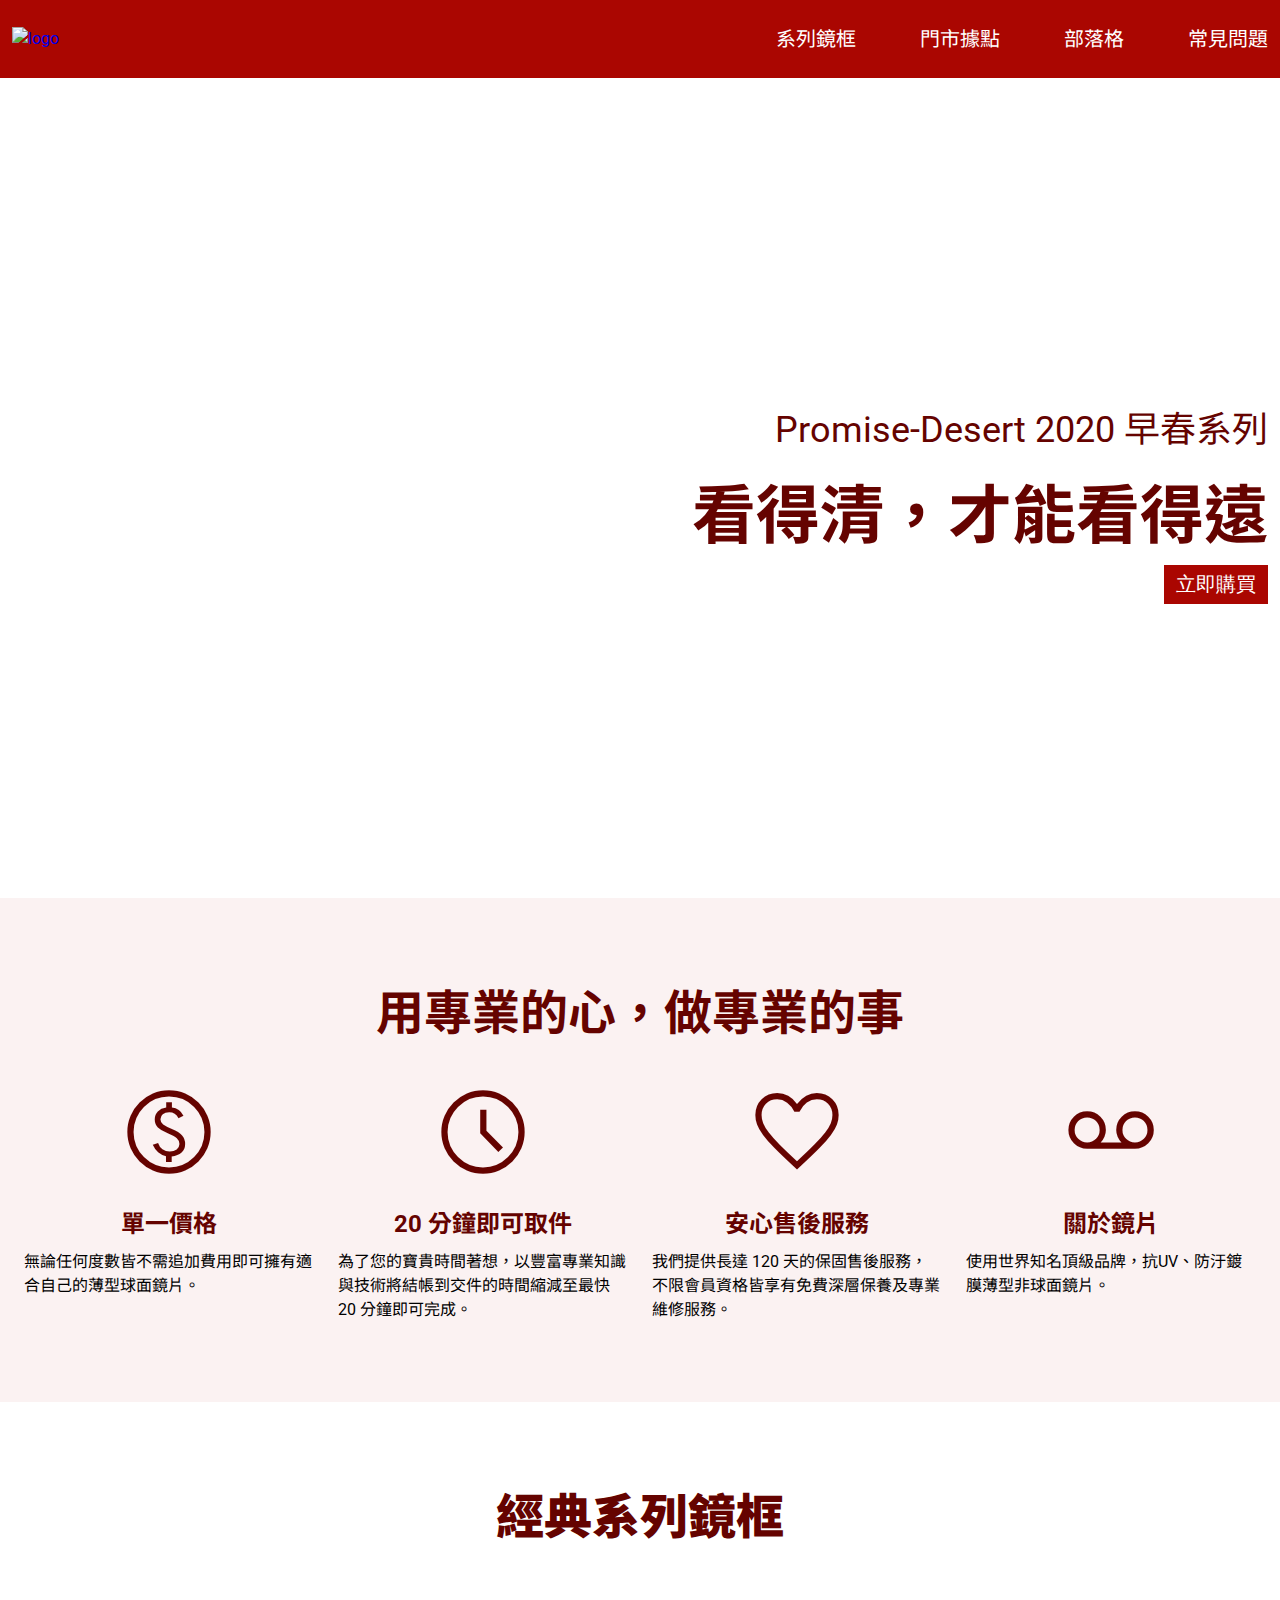
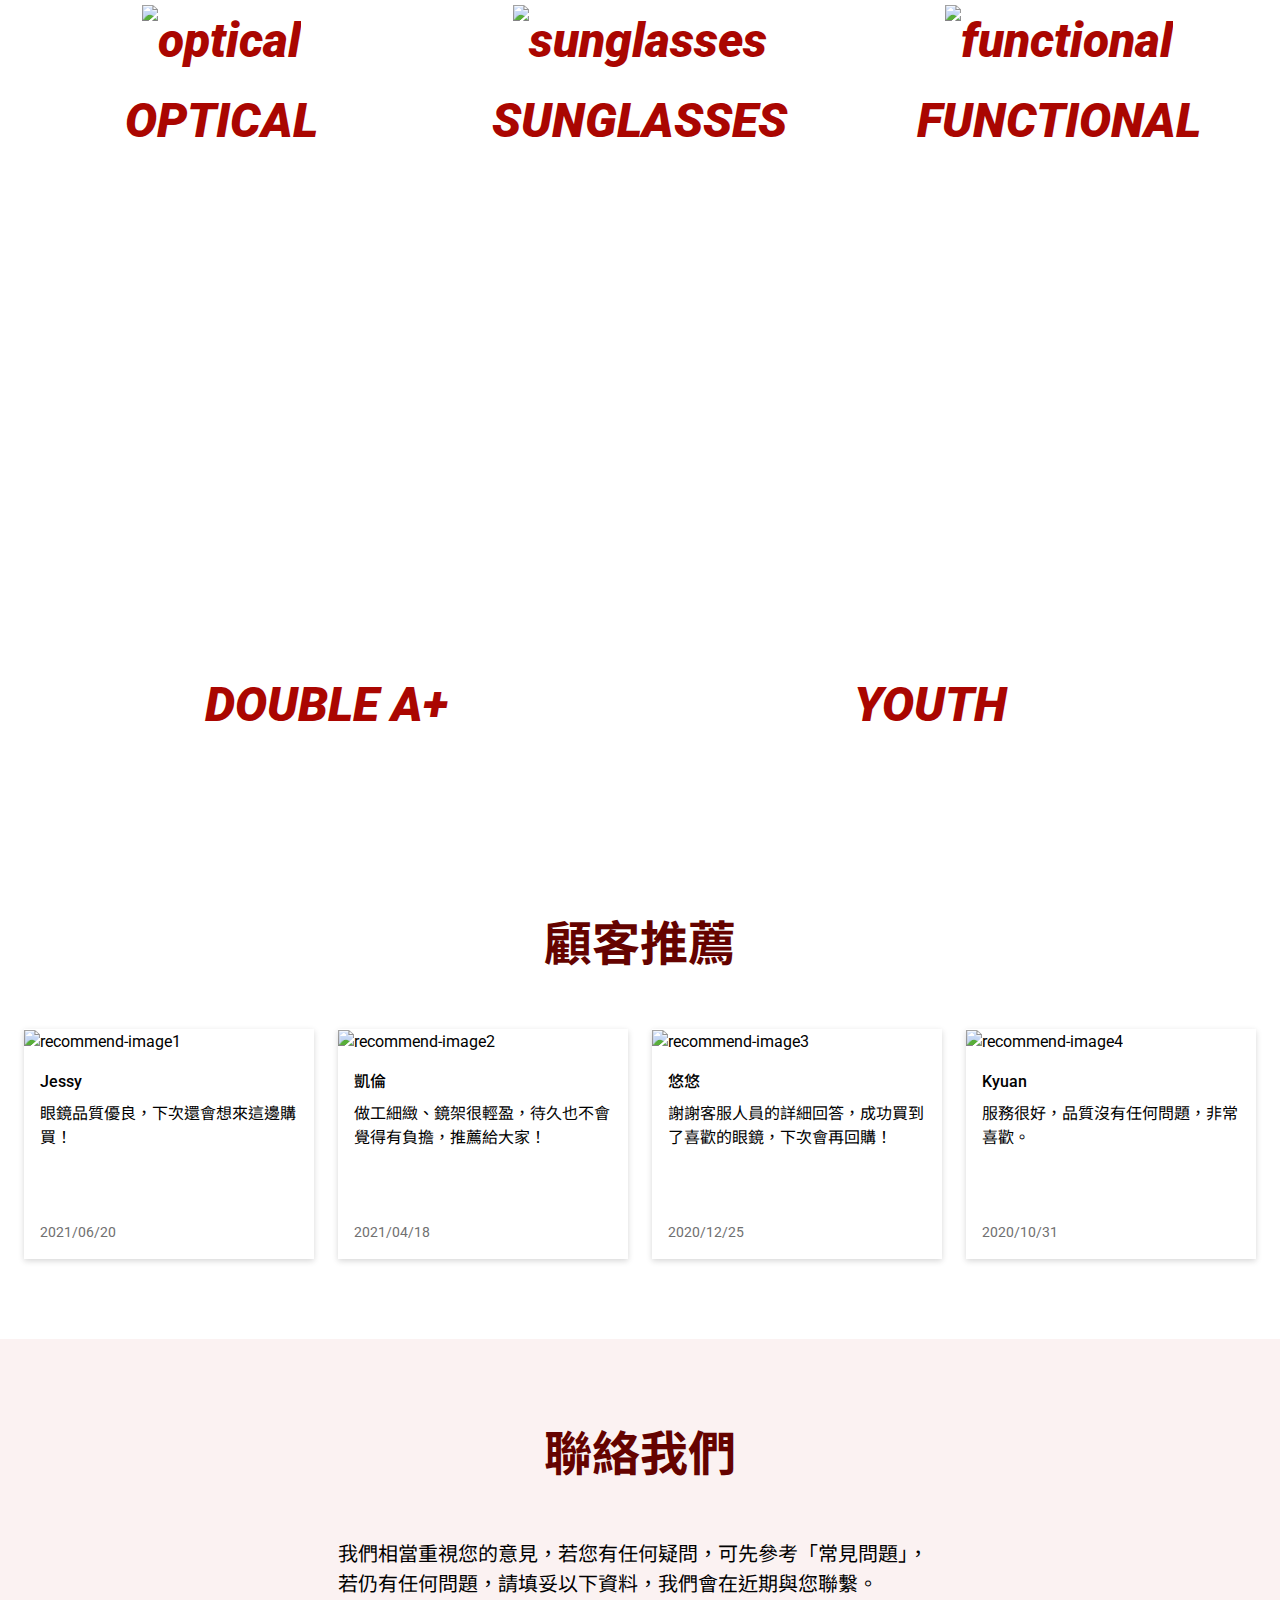
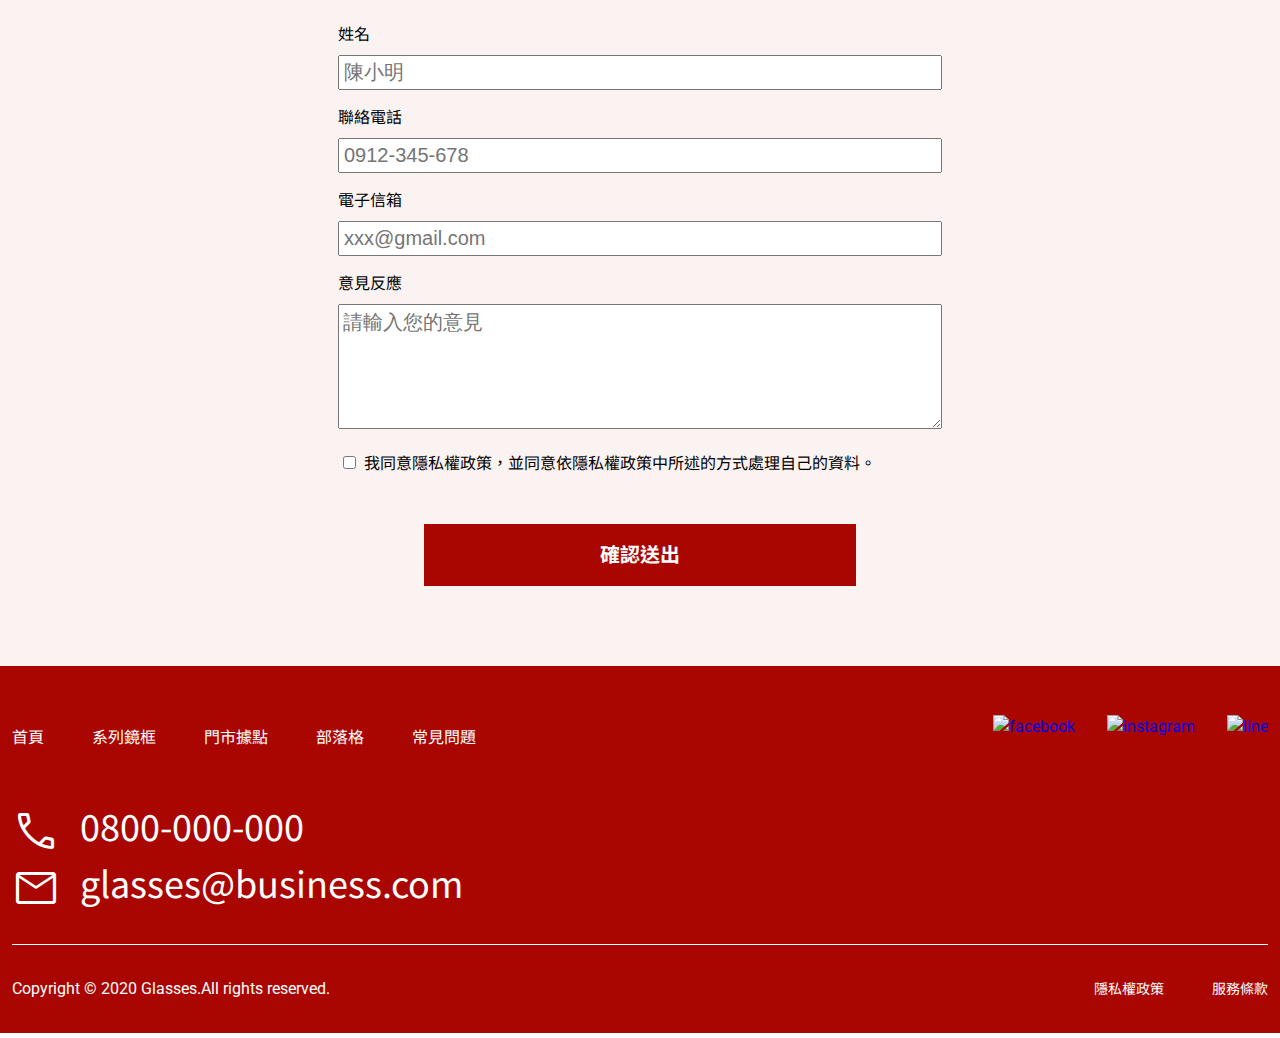
==== index.html @ 9b4d8f67 "Update 2022-08-05T10:26:13.130Z" ====
<!DOCTYPE html>
<html lang="en">

<head>
  <meta charset="UTF-8">
  <meta name="viewport" content="width=device-width, initial-scale=1.0">
  <meta http-equiv="X-UA-Compatible" content="ie=edge">
  <title>首頁</title>
  <link rel="stylesheet" href="https://fonts.googleapis.com/css2?family=Material+Symbols+Outlined:opsz,wght,FILL,GRAD@48,400,0,0" />

  <link rel="stylesheet" href="https://cdnjs.cloudflare.com/ajax/libs/font-awesome/6.1.2/css/all.min.css">
  <link rel="stylesheet" href="./assets/style/all.css">
</head>

<body>
  <nav class="bg-primary">
    <header class="container header d-flex justify-content-between aic">
      <a href="#"><img class="logo" src="./assets/images/logo-white.png" alt="logo"></a>
      <ul class="navList d-flex aic fxww pl-0 pr-0 fz-20">
        <li class="navItem"><a class="navLink pl-md-4 pr-4 pt-3 pb-3" href="#">系列鏡框</a></li>
        <li class="navItem"><a class="navLink pl-4 pr-4 pt-3 pb-3" href="#">門市據點</a></li>
        <li class="navItem"><a class="navLink pl-4 pr-4 pt-3 pb-3" href="#">部落格</a></li>
        <li class="navItem"><a class="navLink pl-4 pr-md-4 pt-3 pb-3" href="#">常見問題</a></li>
      </ul>
    </header>
  </nav>

  
<div class="banner">
  <div class="container banner-body d-flex flex-column justify-content-center aie">
    <div class="color-accent text-right">
      <h1 class="fz-16 font-bold"><span class="fz-9 font-regular">Promise-Desert 2020 早春系列</span><br>看得清，才能看得遠</h1>
      <button type="button" class="banner-btn color-light bg-primary px-12-px py-6-px fz-20 font-medium border-none" href="#">立即購買</button>
    </div>
  </div>
</div>

<section>
  <div class="bg-secondary advantage">
    <div class="container text-center py-10 py-md-5 color-accent font-bold">
      <h2 class="fz-12">用專業的心，做專業的事</h2>
      <ul class="row mt-4">
        <li class="col-3 col-lg-6 col-md-12 mb-lg-6 mb-md-3">
          <span class="material-symbols-outlined mb-3 fz-25">paid</span>
          <h3 class="mb-1 fz-6">單一價格</h3>
          <p class="color-dark font-regular text-left">無論任何度數皆不需追加費用即可擁有適合自己的薄型球面鏡片。</p>
        </li>
        <li class="col-3 col-lg-6 col-md-12 mb-lg-6 mb-md-3">
          <span class="material-symbols-outlined mb-3 fz-25">schedule</span>
          <h3 class="mb-1 fz-6">20 分鐘即可取件</h3>
          <p class="color-dark font-regular text-left">為了您的寶貴時間著想，以豐富專業知識與技術將結帳到交件的時間縮減至最快 20 分鐘即可完成。</p>
        </li>
        <li class="col-3 col-lg-6 col-md-12 mb-md-3">
          <span class="material-symbols-outlined mb-3 fz-25">favorite</span>
          <h3 class="mb-1 fz-6">安心售後服務</h3>
          <p class="color-dark font-regular text-left">我們提供長達 120 天的保固售後服務，不限會員資格皆享有免費深層保養及專業維修服務。</p>
        </li>
        <li class="col-3 col-lg-6 col-md-12">
          <span class="material-symbols-outlined mb-3 fz-25">voicemail</span>
          <h3 class="mb-1 fz-6">關於鏡片</h3>
          <p class="color-dark font-regular text-left">使用世界知名頂級品牌，抗UV、防汙鍍膜薄型非球面鏡片。</p>
        </li>
      </ul>
    </div>
  </div>

  <div class="container megane-classic text-center py-10 py-md-5 color-primary font-black style-italic fz-12">
    <h2 class="style-normal color-accent mb-6">經典系列鏡框</h2>
    <ul class="row">
      <li class="classic-item col-4 col-lg-7 col-md-12">
        <figure>
          <img src="./assets/images/home-section3-1.png" alt="optical">
          <figcaption class="mt-1">OPTICAL</figcaption>
        </figure>
      </li>
      <li class="classic-item col-4 col-lg-7 col-md-12">
        <figure>
          <img src="./assets/images/home-section3-2.png" alt="sunglasses">
          <figcaption class="mt-1">SUNGLASSES</figcaption>
        </figure>
      </li>
      <li class="classic-item col-4 col-lg-7 col-md-12">
        <figure>
          <img src="./assets/images/home-section3-3.png" alt="functional">
          <figcaption class="mt-1">FUNCTIONAL</figcaption>
        </figure>
      </li>
    </ul>
  </div>

  <div class="megane-design">
    <div class="container text-center py-10 py-md-5 color-primary font-black style-italic fz-12">
      <h2 class="style-normal color-light mb-6">聯名設計鏡框</h2>
      <ul class="row">
        <li class="design-item col-6 col-lg-12 col-md-12">
          <figure>
            <!-- <img src="../assets/images/home-section4-1.png" alt="DOUBLE A+"> -->
            <div class="design-img1"></div>
            <figcaption class="bg-light py-1">DOUBLE A+</figcaption>
          </figure>
        </li>
        <li class="design-item col-6 col-lg-12 col-md-12">
          <figure>
            <!-- <img src="../assets/images/home-section4-2.png" alt="YOUTH"> -->
            <div class="design-img2"></div>
            <figcaption class="bg-light py-1">YOUTH</figcaption>
          </figure>
        </li>
      </ul>
    </div>
  </div>

  <div class="container recommend py-10 py-md-5 color-dark">
    <h2 class="font-bold text-center color-accent fz-12">顧客推薦</h2>

    <ul class="row mt-6">
      <li class="col-3 col-lg-6 col-md-12 mb-lg-3 mb-md-2">
        <div class="box-shadow">
          <img src="./assets/images/home-section5-1.png" alt="recommend-image1">
          <div class="card-body p-2 d-flex flex-column">
            <h4 class="font-medium mb-1">Jessy</h4>
            <section class="flexible d-flex flex-column justify-content-between">
              <p>眼鏡品質優良，下次還會想來這邊購買！</p>
              <time class="color-muted fz-14">2021/06/20</time>
            </section>
          </div>
        </div>
      </li>

      <li class="col-3 col-lg-6 col-md-12 mb-lg-3 mb-md-2">
        <div class="box-shadow">
          <img src="./assets/images/home-section5-2.png" alt="recommend-image2">
          <div class="card-body p-2 d-flex flex-column">
            <h4 class="font-medium mb-1">凱倫</h4>
            <section class="flexible d-flex flex-column justify-content-between">
              <p>做工細緻、鏡架很輕盈，待久也不會覺得有負擔，推薦給大家！</p>
              <time class="color-muted fz-14">2021/04/18</time>
            </section>
          </div>
        </div>
      </li>

      <li class="col-3 col-lg-6 col-md-12 mb-md-2">
        <div class="box-shadow">
          <img src="./assets/images/home-section5-3.png" alt="recommend-image3">
          <div class="card-body p-2 d-flex flex-column">
            <h4 class="font-medium mb-1">悠悠</h4>
            <section class="flexible d-flex flex-column justify-content-between">
              <p>謝謝客服人員的詳細回答，成功買到了喜歡的眼鏡，下次會再回購！</p>
              <time class="color-muted fz-14">2020/12/25</time>
            </section>
          </div>
        </div>
      </li>

      <li class="col-3 col-lg-6 col-md-12">
        <div class="box-shadow">
          <img src="./assets/images/home-section5-4.png" alt="recommend-image4">
          <div class="card-body p-2 d-flex flex-column">
            <h4 class="font-medium mb-1">Kyuan</h4>
            <section class="flexible d-flex flex-column justify-content-between">
              <p>服務很好，品質沒有任何問題，非常喜歡。</p>
              <time class="color-muted fz-14">2020/10/31</time>
            </section>
          </div>
        </div>
      </li>

    </ul>
  </div>

  <div class="bg-secondary ">
    <div class="container inTouch py-10 py-md-5 color-dark">
      <h2 class="font-bold text-center color-accent fz-12">聯絡我們</h2>
      <div class="row mt-6 mt-lg-3">
        <div class="inTouch-main col-6 col-lg-10 col-md-12">
          <h3 class="fz-20">我們相當重視您的意見，若您有任何疑問，可先參考「常見問題」，若仍有任何問題，請填妥以下資料，我們會在近期與您聯繫。</h3>

          <div class="form mt-3">
            <label for="name">姓名</label><br>
            <input class="mt-1 mb-2 fz-5 p-4-px" id="name" type="text" placeholder="陳小明">
            <br>
            <label for="telephone">聯絡電話</label><br>
            <input class="mt-1 mb-2 fz-5 p-4-px" id="telephone" type="tel" placeholder="0912-345-678">
            <br>
            <label for="email">電子信箱</label><br>
            <input class="mt-1 mb-2 fz-5 p-4-px" id="email" type="email" placeholder="xxx@gmail.com">
            <br>
            <label for="opinion">意見反應</label><br>
            <textarea class="mt-1 mb-2 fz-5 p-4-px" id="opinion" rows="5" cols="50" placeholder="請輸入您的意見"></textarea>
            <br>
            <input type="checkbox" id="cbox1">
            <label class="mt-2" for="cbox1">我同意隱私權政策，並同意依隱私權政策中所述的方式處理自己的資料。</label>
            <br>
            <a type="submit" class="text-center color-light bg-primary px-176-px py-2 fz-20 font-bold border-none mt-6" href="#">確認送出</a>
          </div>
        </div>
      </div>
    </div>
  </div>

</section>

  <div class="bg-primary">
    <div class="container color-light">
      <div class="footer d-flex justify-content-between pt-6 mb-4">

        <div class="footer-main pb-4">

          <ul class="navList d-flex aic mb-36-px">
            <li class="navItem"><a class="footer-link color-light pt-12-px pb-12-px pr-3" href="#">首頁</a></li>
            <li class="navItem"><a class="footer-link color-light pt-12-px pb-12-px pl-3 pr-3" href="#">系列鏡框</a></li>
            <li class="navItem"><a class="footer-link color-light pt-12-px pb-12-px pl-3 pr-3" href="#">門市據點</a></li>
            <li class="navItem"><a class="footer-link color-light pt-12-px pb-12-px pl-3 pr-3" href="#">部落格</a></li>
            <li class="navItem"><a class="footer-link color-light pt-12-px pb-12-px pl-3" href="#">常見問題</a></li>
          </ul>

          <address>
            <ul class="contact fz-9 font-noto">
              <li><a href="tel:+0800000000"><span class="material-symbols-outlined mr-20-px">
                call
                </span>0800-000-000</a></li>
              <li><a href="mailto:glasses@business.com"><span class="material-symbols-outlined mr-20-px">
                mail
                </span></i>glasses@business.com</a></li>
            </ul>
          </address>
        </div>

        <ul class="social d-flex ais">
          <li><a href="#"><img class="socialLink" src="./assets/images/ic-social-fb.png" alt="facebook"></a></li>
          <li class="ml-4 ml-lg-2 ml-md-1"><a href="#"><img class="socialLink" src="./assets/images/ic_social_ig.png" alt="instagram"></a></li>
          <li class="ml-4 ml-lg-2 ml-md-1"><a href="#"><img class="socialLink" src="./assets/images/ic_social_line.png" alt="line"></a></li>
        </ul>

      </div>
      <div class="footer-copyright d-flex justify-content-between pb-4 pb-lg-5">
        <p>Copyright © 2020 Glasses.All rights reserved.</p>
        <ul class="copyright-policy d-flex aic">
          <li><a class="color-light" href="#">隱私權政策</a></li>
          <li class="ml-6"><a class="color-light" href="#">服務條款</a></li>
        </ul>
      </div>
    </div>
  </div>

  <script src="./assets/js/vendors.js"></script>
  <script src="./assets/js/all.js"></script>
</body>

</html>
---- assets/style/all.css ----
/* http://meyerweb.com/eric/tools/css/reset/ 
   v2.0 | 20110126
   License: none (public domain)
*/
@import url("https://fonts.googleapis.com/css2?family=Noto+Sans+TC:wght@400;500;700&family=Roboto:ital,wght@0,400;1,900&display=swap");
html, body, div, span, applet, object, iframe,
h1, h2, h3, h4, h5, h6, p, blockquote, pre,
a, abbr, acronym, address, big, cite, code,
del, dfn, em, img, ins, kbd, q, s, samp,
small, strike, strong, sub, sup, tt, var,
b, u, i, center,
dl, dt, dd, ol, ul, li,
fieldset, form, label, legend,
table, caption, tbody, tfoot, thead, tr, th, td,
article, aside, canvas, details, embed,
figure, figcaption, footer, header, hgroup,
menu, nav, output, ruby, section, summary,
time, mark, audio, video {
  margin: 0;
  padding: 0;
  border: 0;
  font-size: 100%;
  font: inherit;
  vertical-align: baseline; }

/* HTML5 display-role reset for older browsers */
article, aside, details, figcaption, figure,
footer, header, hgroup, menu, nav, section {
  display: block; }

body {
  line-height: 1; }

ol, ul {
  list-style: none; }

blockquote, q {
  quotes: none; }

blockquote:before, blockquote:after,
q:before, q:after {
  content: '';
  content: none; }

table {
  border-collapse: collapse;
  border-spacing: 0; }

*, *::before, *::after {
  -webkit-box-sizing: border-box;
          box-sizing: border-box; }

img {
  max-width: 100%;
  height: auto;
  vertical-align: middle; }

a {
  display: block;
  text-decoration: none; }

body {
  font-family: 'Roboto', 'Noto Sans TC', sans-serif, -apple-system, BlinkMacSystemFont, "Segoe UI", "Microsoft JhengHei", Roboto, "Helvetica Neue", Arial, sans-serif;
  line-height: 1.5;
  font-size: 16px; }

.fz-1 {
  font-size: 0.25rem; }

.fz-2 {
  font-size: 0.5rem; }

.fz-3 {
  font-size: 0.75rem; }

.fz-4 {
  font-size: 1rem; }

.fz-5 {
  font-size: 1.25rem; }

.fz-6 {
  font-size: 1.5rem; }

.fz-7 {
  font-size: 1.75rem; }

.fz-8 {
  font-size: 2rem; }

.fz-9 {
  font-size: 2.25rem; }

.fz-10 {
  font-size: 2.5rem; }

.fz-11 {
  font-size: 2.75rem; }

.fz-12 {
  font-size: 3rem; }

.fz-13 {
  font-size: 3.25rem; }

.fz-14 {
  font-size: 3.5rem; }

.fz-15 {
  font-size: 3.75rem; }

.fz-16 {
  font-size: 4rem; }

.fz-17 {
  font-size: 4.25rem; }

.fz-18 {
  font-size: 4.5rem; }

.fz-19 {
  font-size: 4.75rem; }

.fz-20 {
  font-size: 5rem; }

.fz-21 {
  font-size: 5.25rem; }

.fz-22 {
  font-size: 5.5rem; }

.fz-23 {
  font-size: 5.75rem; }

.fz-24 {
  font-size: 6rem; }

.fz-25 {
  font-size: 6.25rem; }

.color-primary {
  color: #AA0601; }

.color-secondary {
  color: #FBF2F2; }

.color-accent {
  color: #650300; }

.color-icons {
  color: #212529; }

.color-light {
  color: #fff; }

.color-dark {
  color: #000; }

.color-muted {
  color: #707070; }

.bg-primary {
  background: #AA0601; }

.bg-secondary {
  background: #FBF2F2; }

.bg-accent {
  background: #650300; }

.bg-icons {
  background: #212529; }

.bg-light {
  background: #fff; }

.bg-dark {
  background: #000; }

.bg-muted {
  background: #707070; }

.font-noto {
  font-family: 'Noto Sans TC', sans-serif; }

.font-roboto {
  font-family: 'Roboto', sans-serif; }

.fz-14 {
  font-size: 14px; }

.fz-20 {
  font-size: 20px; }

.font-regular {
  font-weight: 400; }

.font-medium {
  font-weight: 500; }

.font-bold {
  font-weight: 700; }

.font-black {
  font-weight: 900; }

.style-italic {
  font-style: italic; }

.style-normal {
  font-style: normal; }

.border-none {
  border: 0; }

.d-none {
  display: none; }

.d-flex {
  display: -webkit-box;
  display: -ms-flexbox;
  display: flex; }

.d-inline {
  display: inline; }

.d-block {
  display: block; }

.d-inline-block {
  display: inline-block; }

.flex-row {
  -webkit-box-orient: horizontal;
  -webkit-box-direction: normal;
      -ms-flex-direction: row;
          flex-direction: row; }

.flex-row-reverse {
  -webkit-box-orient: horizontal;
  -webkit-box-direction: reverse;
      -ms-flex-direction: row-reverse;
          flex-direction: row-reverse; }

.flex-column {
  -webkit-box-orient: vertical;
  -webkit-box-direction: normal;
      -ms-flex-direction: column;
          flex-direction: column; }

.flex-column-reverse {
  -webkit-box-orient: vertical;
  -webkit-box-direction: reverse;
      -ms-flex-direction: column-reverse;
          flex-direction: column-reverse; }

.fxww {
  -ms-flex-wrap: wrap;
      flex-wrap: wrap; }

.fxwn {
  -webkit-box-flex: nowrap;
      -ms-flex: nowrap;
          flex: nowrap; }

.fxwwr {
  -ms-flex-wrap: wrap-reverse;
      flex-wrap: wrap-reverse; }

.justify-content-start {
  -webkit-box-pack: start;
      -ms-flex-pack: start;
          justify-content: start; }

.justify-content-end {
  -webkit-box-pack: end;
      -ms-flex-pack: end;
          justify-content: end; }

.justify-content-center {
  -webkit-box-pack: center;
      -ms-flex-pack: center;
          justify-content: center; }

.justify-content-between {
  -webkit-box-pack: justify;
      -ms-flex-pack: justify;
          justify-content: space-between; }

.justify-content-around {
  -ms-flex-pack: distribute;
      justify-content: space-around; }

.justify-content-evenly {
  -webkit-box-pack: space-evenly;
      -ms-flex-pack: space-evenly;
          justify-content: space-evenly; }

.ais {
  -webkit-box-align: start;
      -ms-flex-align: start;
          align-items: start; }

.aic {
  -webkit-box-align: center;
      -ms-flex-align: center;
          align-items: center; }

.aie {
  -webkit-box-align: end;
      -ms-flex-align: end;
          align-items: end; }

.flex-center {
  display: -webkit-box;
  display: -ms-flexbox;
  display: flex;
  -webkit-box-pack: center;
      -ms-flex-pack: center;
          justify-content: center;
  -webkit-box-align: center;
      -ms-flex-align: center;
          align-items: center; }

.p-0 {
  padding: 0rem; }

.m-0 {
  margin: 0rem; }

.p-1 {
  padding: 0.5rem; }

.m-1 {
  margin: 0.5rem; }

.p-2 {
  padding: 1rem; }

.m-2 {
  margin: 1rem; }

.p-3 {
  padding: 1.5rem; }

.m-3 {
  margin: 1.5rem; }

.p-4 {
  padding: 2rem; }

.m-4 {
  margin: 2rem; }

.p-5 {
  padding: 2.5rem; }

.m-5 {
  margin: 2.5rem; }

.p-6 {
  padding: 3rem; }

.m-6 {
  margin: 3rem; }

.p-7 {
  padding: 3.5rem; }

.m-7 {
  margin: 3.5rem; }

.p-8 {
  padding: 4rem; }

.m-8 {
  margin: 4rem; }

.p-9 {
  padding: 4.5rem; }

.m-9 {
  margin: 4.5rem; }

.p-10 {
  padding: 5rem; }

.m-10 {
  margin: 5rem; }

.p-11 {
  padding: 5.5rem; }

.m-11 {
  margin: 5.5rem; }

.p-12 {
  padding: 6rem; }

.m-12 {
  margin: 6rem; }

.mt-0 {
  margin-top: 0rem; }

.pt-0 {
  padding-top: 0rem; }

.mt-1 {
  margin-top: 0.5rem; }

.pt-1 {
  padding-top: 0.5rem; }

.mt-2 {
  margin-top: 1rem; }

.pt-2 {
  padding-top: 1rem; }

.mt-3 {
  margin-top: 1.5rem; }

.pt-3 {
  padding-top: 1.5rem; }

.mt-4 {
  margin-top: 2rem; }

.pt-4 {
  padding-top: 2rem; }

.mt-5 {
  margin-top: 2.5rem; }

.pt-5 {
  padding-top: 2.5rem; }

.mt-6 {
  margin-top: 3rem; }

.pt-6 {
  padding-top: 3rem; }

.mt-7 {
  margin-top: 3.5rem; }

.pt-7 {
  padding-top: 3.5rem; }

.mt-8 {
  margin-top: 4rem; }

.pt-8 {
  padding-top: 4rem; }

.mt-9 {
  margin-top: 4.5rem; }

.pt-9 {
  padding-top: 4.5rem; }

.mt-10 {
  margin-top: 5rem; }

.pt-10 {
  padding-top: 5rem; }

.mt-11 {
  margin-top: 5.5rem; }

.pt-11 {
  padding-top: 5.5rem; }

.mt-12 {
  margin-top: 6rem; }

.pt-12 {
  padding-top: 6rem; }

.mr-0 {
  margin-right: 0rem; }

.pr-0 {
  padding-right: 0rem; }

.mr-1 {
  margin-right: 0.5rem; }

.pr-1 {
  padding-right: 0.5rem; }

.mr-2 {
  margin-right: 1rem; }

.pr-2 {
  padding-right: 1rem; }

.mr-3 {
  margin-right: 1.5rem; }

.pr-3 {
  padding-right: 1.5rem; }

.mr-4 {
  margin-right: 2rem; }

.pr-4 {
  padding-right: 2rem; }

.mr-5 {
  margin-right: 2.5rem; }

.pr-5 {
  padding-right: 2.5rem; }

.mr-6 {
  margin-right: 3rem; }

.pr-6 {
  padding-right: 3rem; }

.mr-7 {
  margin-right: 3.5rem; }

.pr-7 {
  padding-right: 3.5rem; }

.mr-8 {
  margin-right: 4rem; }

.pr-8 {
  padding-right: 4rem; }

.mr-9 {
  margin-right: 4.5rem; }

.pr-9 {
  padding-right: 4.5rem; }

.mr-10 {
  margin-right: 5rem; }

.pr-10 {
  padding-right: 5rem; }

.mr-11 {
  margin-right: 5.5rem; }

.pr-11 {
  padding-right: 5.5rem; }

.mr-12 {
  margin-right: 6rem; }

.pr-12 {
  padding-right: 6rem; }

.mb-0 {
  margin-bottom: 0rem; }

.pb-0 {
  padding-bottom: 0rem; }

.mb-1 {
  margin-bottom: 0.5rem; }

.pb-1 {
  padding-bottom: 0.5rem; }

.mb-2 {
  margin-bottom: 1rem; }

.pb-2 {
  padding-bottom: 1rem; }

.mb-3 {
  margin-bottom: 1.5rem; }

.pb-3 {
  padding-bottom: 1.5rem; }

.mb-4 {
  margin-bottom: 2rem; }

.pb-4 {
  padding-bottom: 2rem; }

.mb-5 {
  margin-bottom: 2.5rem; }

.pb-5 {
  padding-bottom: 2.5rem; }

.mb-6 {
  margin-bottom: 3rem; }

.pb-6 {
  padding-bottom: 3rem; }

.mb-7 {
  margin-bottom: 3.5rem; }

.pb-7 {
  padding-bottom: 3.5rem; }

.mb-8 {
  margin-bottom: 4rem; }

.pb-8 {
  padding-bottom: 4rem; }

.mb-9 {
  margin-bottom: 4.5rem; }

.pb-9 {
  padding-bottom: 4.5rem; }

.mb-10 {
  margin-bottom: 5rem; }

.pb-10 {
  padding-bottom: 5rem; }

.mb-11 {
  margin-bottom: 5.5rem; }

.pb-11 {
  padding-bottom: 5.5rem; }

.mb-12 {
  margin-bottom: 6rem; }

.pb-12 {
  padding-bottom: 6rem; }

.ml-0 {
  margin-left: 0rem; }

.pl-0 {
  padding-left: 0rem; }

.ml-1 {
  margin-left: 0.5rem; }

.pl-1 {
  padding-left: 0.5rem; }

.ml-2 {
  margin-left: 1rem; }

.pl-2 {
  padding-left: 1rem; }

.ml-3 {
  margin-left: 1.5rem; }

.pl-3 {
  padding-left: 1.5rem; }

.ml-4 {
  margin-left: 2rem; }

.pl-4 {
  padding-left: 2rem; }

.ml-5 {
  margin-left: 2.5rem; }

.pl-5 {
  padding-left: 2.5rem; }

.ml-6 {
  margin-left: 3rem; }

.pl-6 {
  padding-left: 3rem; }

.ml-7 {
  margin-left: 3.5rem; }

.pl-7 {
  padding-left: 3.5rem; }

.ml-8 {
  margin-left: 4rem; }

.pl-8 {
  padding-left: 4rem; }

.ml-9 {
  margin-left: 4.5rem; }

.pl-9 {
  padding-left: 4.5rem; }

.ml-10 {
  margin-left: 5rem; }

.pl-10 {
  padding-left: 5rem; }

.ml-11 {
  margin-left: 5.5rem; }

.pl-11 {
  padding-left: 5.5rem; }

.ml-12 {
  margin-left: 6rem; }

.pl-12 {
  padding-left: 6rem; }

@media screen and (max-width: 992px) {
  .mt-lg-0 {
    margin-top: 0rem; }
  .pt-lg-0 {
    padding-top: 0rem; }
  .mt-lg-1 {
    margin-top: 0.5rem; }
  .pt-lg-1 {
    padding-top: 0.5rem; }
  .mt-lg-2 {
    margin-top: 1rem; }
  .pt-lg-2 {
    padding-top: 1rem; }
  .mt-lg-3 {
    margin-top: 1.5rem; }
  .pt-lg-3 {
    padding-top: 1.5rem; }
  .mt-lg-4 {
    margin-top: 2rem; }
  .pt-lg-4 {
    padding-top: 2rem; }
  .mt-lg-5 {
    margin-top: 2.5rem; }
  .pt-lg-5 {
    padding-top: 2.5rem; }
  .mt-lg-6 {
    margin-top: 3rem; }
  .pt-lg-6 {
    padding-top: 3rem; }
  .mt-lg-7 {
    margin-top: 3.5rem; }
  .pt-lg-7 {
    padding-top: 3.5rem; }
  .mt-lg-8 {
    margin-top: 4rem; }
  .pt-lg-8 {
    padding-top: 4rem; }
  .mr-lg-0 {
    margin-right: 0rem; }
  .pr-lg-0 {
    padding-right: 0rem; }
  .mr-lg-1 {
    margin-right: 0.5rem; }
  .pr-lg-1 {
    padding-right: 0.5rem; }
  .mr-lg-2 {
    margin-right: 1rem; }
  .pr-lg-2 {
    padding-right: 1rem; }
  .mr-lg-3 {
    margin-right: 1.5rem; }
  .pr-lg-3 {
    padding-right: 1.5rem; }
  .mr-lg-4 {
    margin-right: 2rem; }
  .pr-lg-4 {
    padding-right: 2rem; }
  .mr-lg-5 {
    margin-right: 2.5rem; }
  .pr-lg-5 {
    padding-right: 2.5rem; }
  .mr-lg-6 {
    margin-right: 3rem; }
  .pr-lg-6 {
    padding-right: 3rem; }
  .mr-lg-7 {
    margin-right: 3.5rem; }
  .pr-lg-7 {
    padding-right: 3.5rem; }
  .mr-lg-8 {
    margin-right: 4rem; }
  .pr-lg-8 {
    padding-right: 4rem; }
  .mb-lg-0 {
    margin-bottom: 0rem; }
  .pb-lg-0 {
    padding-bottom: 0rem; }
  .mb-lg-1 {
    margin-bottom: 0.5rem; }
  .pb-lg-1 {
    padding-bottom: 0.5rem; }
  .mb-lg-2 {
    margin-bottom: 1rem; }
  .pb-lg-2 {
    padding-bottom: 1rem; }
  .mb-lg-3 {
    margin-bottom: 1.5rem; }
  .pb-lg-3 {
    padding-bottom: 1.5rem; }
  .mb-lg-4 {
    margin-bottom: 2rem; }
  .pb-lg-4 {
    padding-bottom: 2rem; }
  .mb-lg-5 {
    margin-bottom: 2.5rem; }
  .pb-lg-5 {
    padding-bottom: 2.5rem; }
  .mb-lg-6 {
    margin-bottom: 3rem; }
  .pb-lg-6 {
    padding-bottom: 3rem; }
  .mb-lg-7 {
    margin-bottom: 3.5rem; }
  .pb-lg-7 {
    padding-bottom: 3.5rem; }
  .mb-lg-8 {
    margin-bottom: 4rem; }
  .pb-lg-8 {
    padding-bottom: 4rem; }
  .ml-lg-0 {
    margin-left: 0rem; }
  .pl-lg-0 {
    padding-left: 0rem; }
  .ml-lg-1 {
    margin-left: 0.5rem; }
  .pl-lg-1 {
    padding-left: 0.5rem; }
  .ml-lg-2 {
    margin-left: 1rem; }
  .pl-lg-2 {
    padding-left: 1rem; }
  .ml-lg-3 {
    margin-left: 1.5rem; }
  .pl-lg-3 {
    padding-left: 1.5rem; }
  .ml-lg-4 {
    margin-left: 2rem; }
  .pl-lg-4 {
    padding-left: 2rem; }
  .ml-lg-5 {
    margin-left: 2.5rem; }
  .pl-lg-5 {
    padding-left: 2.5rem; }
  .ml-lg-6 {
    margin-left: 3rem; }
  .pl-lg-6 {
    padding-left: 3rem; }
  .ml-lg-7 {
    margin-left: 3.5rem; }
  .pl-lg-7 {
    padding-left: 3.5rem; }
  .ml-lg-8 {
    margin-left: 4rem; }
  .pl-lg-8 {
    padding-left: 4rem; } }

@media screen and (max-width: 767px) {
  .mt-md-0 {
    margin-top: 0rem; }
  .pt-md-0 {
    padding-top: 0rem; }
  .mt-md-1 {
    margin-top: 0.5rem; }
  .pt-md-1 {
    padding-top: 0.5rem; }
  .mt-md-2 {
    margin-top: 1rem; }
  .pt-md-2 {
    padding-top: 1rem; }
  .mt-md-3 {
    margin-top: 1.5rem; }
  .pt-md-3 {
    padding-top: 1.5rem; }
  .mt-md-4 {
    margin-top: 2rem; }
  .pt-md-4 {
    padding-top: 2rem; }
  .mt-md-5 {
    margin-top: 2.5rem; }
  .pt-md-5 {
    padding-top: 2.5rem; }
  .mt-md-6 {
    margin-top: 3rem; }
  .pt-md-6 {
    padding-top: 3rem; }
  .mt-md-7 {
    margin-top: 3.5rem; }
  .pt-md-7 {
    padding-top: 3.5rem; }
  .mt-md-8 {
    margin-top: 4rem; }
  .pt-md-8 {
    padding-top: 4rem; }
  .mr-md-0 {
    margin-right: 0rem; }
  .pr-md-0 {
    padding-right: 0rem; }
  .mr-md-1 {
    margin-right: 0.5rem; }
  .pr-md-1 {
    padding-right: 0.5rem; }
  .mr-md-2 {
    margin-right: 1rem; }
  .pr-md-2 {
    padding-right: 1rem; }
  .mr-md-3 {
    margin-right: 1.5rem; }
  .pr-md-3 {
    padding-right: 1.5rem; }
  .mr-md-4 {
    margin-right: 2rem; }
  .pr-md-4 {
    padding-right: 2rem; }
  .mr-md-5 {
    margin-right: 2.5rem; }
  .pr-md-5 {
    padding-right: 2.5rem; }
  .mr-md-6 {
    margin-right: 3rem; }
  .pr-md-6 {
    padding-right: 3rem; }
  .mr-md-7 {
    margin-right: 3.5rem; }
  .pr-md-7 {
    padding-right: 3.5rem; }
  .mr-md-8 {
    margin-right: 4rem; }
  .pr-md-8 {
    padding-right: 4rem; }
  .mb-md-0 {
    margin-bottom: 0rem; }
  .pb-md-0 {
    padding-bottom: 0rem; }
  .mb-md-1 {
    margin-bottom: 0.5rem; }
  .pb-md-1 {
    padding-bottom: 0.5rem; }
  .mb-md-2 {
    margin-bottom: 1rem; }
  .pb-md-2 {
    padding-bottom: 1rem; }
  .mb-md-3 {
    margin-bottom: 1.5rem; }
  .pb-md-3 {
    padding-bottom: 1.5rem; }
  .mb-md-4 {
    margin-bottom: 2rem; }
  .pb-md-4 {
    padding-bottom: 2rem; }
  .mb-md-5 {
    margin-bottom: 2.5rem; }
  .pb-md-5 {
    padding-bottom: 2.5rem; }
  .mb-md-6 {
    margin-bottom: 3rem; }
  .pb-md-6 {
    padding-bottom: 3rem; }
  .mb-md-7 {
    margin-bottom: 3.5rem; }
  .pb-md-7 {
    padding-bottom: 3.5rem; }
  .mb-md-8 {
    margin-bottom: 4rem; }
  .pb-md-8 {
    padding-bottom: 4rem; }
  .ml-md-0 {
    margin-left: 0rem; }
  .pl-md-0 {
    padding-left: 0rem; }
  .ml-md-1 {
    margin-left: 0.5rem; }
  .pl-md-1 {
    padding-left: 0.5rem; }
  .ml-md-2 {
    margin-left: 1rem; }
  .pl-md-2 {
    padding-left: 1rem; }
  .ml-md-3 {
    margin-left: 1.5rem; }
  .pl-md-3 {
    padding-left: 1.5rem; }
  .ml-md-4 {
    margin-left: 2rem; }
  .pl-md-4 {
    padding-left: 2rem; }
  .ml-md-5 {
    margin-left: 2.5rem; }
  .pl-md-5 {
    padding-left: 2.5rem; }
  .ml-md-6 {
    margin-left: 3rem; }
  .pl-md-6 {
    padding-left: 3rem; }
  .ml-md-7 {
    margin-left: 3.5rem; }
  .pl-md-7 {
    padding-left: 3.5rem; }
  .ml-md-8 {
    margin-left: 4rem; }
  .pl-md-8 {
    padding-left: 4rem; } }

.px-0 {
  padding-right: 0rem;
  padding-left: 0rem; }

.py-0 {
  padding-top: 0rem;
  padding-bottom: 0rem; }

.mx-0 {
  margin-right: 0rem;
  margin-left: 0rem; }

.my-0 {
  margin-top: 0rem;
  margin-bottom: 0rem; }

.px-1 {
  padding-right: 0.5rem;
  padding-left: 0.5rem; }

.py-1 {
  padding-top: 0.5rem;
  padding-bottom: 0.5rem; }

.mx-1 {
  margin-right: 0.5rem;
  margin-left: 0.5rem; }

.my-1 {
  margin-top: 0.5rem;
  margin-bottom: 0.5rem; }

.px-2 {
  padding-right: 1rem;
  padding-left: 1rem; }

.py-2 {
  padding-top: 1rem;
  padding-bottom: 1rem; }

.mx-2 {
  margin-right: 1rem;
  margin-left: 1rem; }

.my-2 {
  margin-top: 1rem;
  margin-bottom: 1rem; }

.px-3 {
  padding-right: 1.5rem;
  padding-left: 1.5rem; }

.py-3 {
  padding-top: 1.5rem;
  padding-bottom: 1.5rem; }

.mx-3 {
  margin-right: 1.5rem;
  margin-left: 1.5rem; }

.my-3 {
  margin-top: 1.5rem;
  margin-bottom: 1.5rem; }

.px-4 {
  padding-right: 2rem;
  padding-left: 2rem; }

.py-4 {
  padding-top: 2rem;
  padding-bottom: 2rem; }

.mx-4 {
  margin-right: 2rem;
  margin-left: 2rem; }

.my-4 {
  margin-top: 2rem;
  margin-bottom: 2rem; }

.px-5 {
  padding-right: 2.5rem;
  padding-left: 2.5rem; }

.py-5 {
  padding-top: 2.5rem;
  padding-bottom: 2.5rem; }

.mx-5 {
  margin-right: 2.5rem;
  margin-left: 2.5rem; }

.my-5 {
  margin-top: 2.5rem;
  margin-bottom: 2.5rem; }

.px-6 {
  padding-right: 3rem;
  padding-left: 3rem; }

.py-6 {
  padding-top: 3rem;
  padding-bottom: 3rem; }

.mx-6 {
  margin-right: 3rem;
  margin-left: 3rem; }

.my-6 {
  margin-top: 3rem;
  margin-bottom: 3rem; }

.px-7 {
  padding-right: 3.5rem;
  padding-left: 3.5rem; }

.py-7 {
  padding-top: 3.5rem;
  padding-bottom: 3.5rem; }

.mx-7 {
  margin-right: 3.5rem;
  margin-left: 3.5rem; }

.my-7 {
  margin-top: 3.5rem;
  margin-bottom: 3.5rem; }

.px-8 {
  padding-right: 4rem;
  padding-left: 4rem; }

.py-8 {
  padding-top: 4rem;
  padding-bottom: 4rem; }

.mx-8 {
  margin-right: 4rem;
  margin-left: 4rem; }

.my-8 {
  margin-top: 4rem;
  margin-bottom: 4rem; }

.px-9 {
  padding-right: 4.5rem;
  padding-left: 4.5rem; }

.py-9 {
  padding-top: 4.5rem;
  padding-bottom: 4.5rem; }

.mx-9 {
  margin-right: 4.5rem;
  margin-left: 4.5rem; }

.my-9 {
  margin-top: 4.5rem;
  margin-bottom: 4.5rem; }

.px-10 {
  padding-right: 5rem;
  padding-left: 5rem; }

.py-10 {
  padding-top: 5rem;
  padding-bottom: 5rem; }

.mx-10 {
  margin-right: 5rem;
  margin-left: 5rem; }

.my-10 {
  margin-top: 5rem;
  margin-bottom: 5rem; }

.px-11 {
  padding-right: 5.5rem;
  padding-left: 5.5rem; }

.py-11 {
  padding-top: 5.5rem;
  padding-bottom: 5.5rem; }

.mx-11 {
  margin-right: 5.5rem;
  margin-left: 5.5rem; }

.my-11 {
  margin-top: 5.5rem;
  margin-bottom: 5.5rem; }

.px-12 {
  padding-right: 6rem;
  padding-left: 6rem; }

.py-12 {
  padding-top: 6rem;
  padding-bottom: 6rem; }

.mx-12 {
  margin-right: 6rem;
  margin-left: 6rem; }

.my-12 {
  margin-top: 6rem;
  margin-bottom: 6rem; }

@media screen and (max-width: 992px) {
  .px-lg-0 {
    padding-right: 0rem;
    padding-left: 0rem; }
  .py-lg-0 {
    padding-top: 0rem;
    padding-bottom: 0rem; }
  .px-lg-1 {
    padding-right: 0.5rem;
    padding-left: 0.5rem; }
  .py-lg-1 {
    padding-top: 0.5rem;
    padding-bottom: 0.5rem; }
  .px-lg-2 {
    padding-right: 1rem;
    padding-left: 1rem; }
  .py-lg-2 {
    padding-top: 1rem;
    padding-bottom: 1rem; }
  .px-lg-3 {
    padding-right: 1.5rem;
    padding-left: 1.5rem; }
  .py-lg-3 {
    padding-top: 1.5rem;
    padding-bottom: 1.5rem; }
  .px-lg-4 {
    padding-right: 2rem;
    padding-left: 2rem; }
  .py-lg-4 {
    padding-top: 2rem;
    padding-bottom: 2rem; }
  .px-lg-5 {
    padding-right: 2.5rem;
    padding-left: 2.5rem; }
  .py-lg-5 {
    padding-top: 2.5rem;
    padding-bottom: 2.5rem; }
  .px-lg-6 {
    padding-right: 3rem;
    padding-left: 3rem; }
  .py-lg-6 {
    padding-top: 3rem;
    padding-bottom: 3rem; }
  .px-lg-7 {
    padding-right: 3.5rem;
    padding-left: 3.5rem; }
  .py-lg-7 {
    padding-top: 3.5rem;
    padding-bottom: 3.5rem; }
  .px-lg-8 {
    padding-right: 4rem;
    padding-left: 4rem; }
  .py-lg-8 {
    padding-top: 4rem;
    padding-bottom: 4rem; }
  .px-lg-9 {
    padding-right: 4.5rem;
    padding-left: 4.5rem; }
  .py-lg-9 {
    padding-top: 4.5rem;
    padding-bottom: 4.5rem; }
  .px-lg-10 {
    padding-right: 5rem;
    padding-left: 5rem; }
  .py-lg-10 {
    padding-top: 5rem;
    padding-bottom: 5rem; }
  .px-lg-11 {
    padding-right: 5.5rem;
    padding-left: 5.5rem; }
  .py-lg-11 {
    padding-top: 5.5rem;
    padding-bottom: 5.5rem; }
  .px-lg-12 {
    padding-right: 6rem;
    padding-left: 6rem; }
  .py-lg-12 {
    padding-top: 6rem;
    padding-bottom: 6rem; } }

@media screen and (max-width: 767px) {
  .px-md-0 {
    padding-right: 0rem;
    padding-left: 0rem; }
  .py-md-0 {
    padding-top: 0rem;
    padding-bottom: 0rem; }
  .px-md-1 {
    padding-right: 0.5rem;
    padding-left: 0.5rem; }
  .py-md-1 {
    padding-top: 0.5rem;
    padding-bottom: 0.5rem; }
  .px-md-2 {
    padding-right: 1rem;
    padding-left: 1rem; }
  .py-md-2 {
    padding-top: 1rem;
    padding-bottom: 1rem; }
  .px-md-3 {
    padding-right: 1.5rem;
    padding-left: 1.5rem; }
  .py-md-3 {
    padding-top: 1.5rem;
    padding-bottom: 1.5rem; }
  .px-md-4 {
    padding-right: 2rem;
    padding-left: 2rem; }
  .py-md-4 {
    padding-top: 2rem;
    padding-bottom: 2rem; }
  .px-md-5 {
    padding-right: 2.5rem;
    padding-left: 2.5rem; }
  .py-md-5 {
    padding-top: 2.5rem;
    padding-bottom: 2.5rem; }
  .px-md-6 {
    padding-right: 3rem;
    padding-left: 3rem; }
  .py-md-6 {
    padding-top: 3rem;
    padding-bottom: 3rem; }
  .px-md-7 {
    padding-right: 3.5rem;
    padding-left: 3.5rem; }
  .py-md-7 {
    padding-top: 3.5rem;
    padding-bottom: 3.5rem; }
  .px-md-8 {
    padding-right: 4rem;
    padding-left: 4rem; }
  .py-md-8 {
    padding-top: 4rem;
    padding-bottom: 4rem; }
  .px-md-9 {
    padding-right: 4.5rem;
    padding-left: 4.5rem; }
  .py-md-9 {
    padding-top: 4.5rem;
    padding-bottom: 4.5rem; }
  .px-md-10 {
    padding-right: 5rem;
    padding-left: 5rem; }
  .py-md-10 {
    padding-top: 5rem;
    padding-bottom: 5rem; }
  .px-md-11 {
    padding-right: 5.5rem;
    padding-left: 5.5rem; }
  .py-md-11 {
    padding-top: 5.5rem;
    padding-bottom: 5.5rem; }
  .px-md-12 {
    padding-right: 6rem;
    padding-left: 6rem; }
  .py-md-12 {
    padding-top: 6rem;
    padding-bottom: 6rem; } }

@media screen and (max-width: 992px) {
  .mx-lg-0 {
    margin-right: 0rem;
    margin-left: 0rem; }
  .my-lg-0 {
    margin-top: 0rem;
    margin-bottom: 0rem; }
  .mx-lg-1 {
    margin-right: 0.5rem;
    margin-left: 0.5rem; }
  .my-lg-1 {
    margin-top: 0.5rem;
    margin-bottom: 0.5rem; }
  .mx-lg-2 {
    margin-right: 1rem;
    margin-left: 1rem; }
  .my-lg-2 {
    margin-top: 1rem;
    margin-bottom: 1rem; }
  .mx-lg-3 {
    margin-right: 1.5rem;
    margin-left: 1.5rem; }
  .my-lg-3 {
    margin-top: 1.5rem;
    margin-bottom: 1.5rem; }
  .mx-lg-4 {
    margin-right: 2rem;
    margin-left: 2rem; }
  .my-lg-4 {
    margin-top: 2rem;
    margin-bottom: 2rem; }
  .mx-lg-5 {
    margin-right: 2.5rem;
    margin-left: 2.5rem; }
  .my-lg-5 {
    margin-top: 2.5rem;
    margin-bottom: 2.5rem; }
  .mx-lg-6 {
    margin-right: 3rem;
    margin-left: 3rem; }
  .my-lg-6 {
    margin-top: 3rem;
    margin-bottom: 3rem; }
  .mx-lg-7 {
    margin-right: 3.5rem;
    margin-left: 3.5rem; }
  .my-lg-7 {
    margin-top: 3.5rem;
    margin-bottom: 3.5rem; }
  .mx-lg-8 {
    margin-right: 4rem;
    margin-left: 4rem; }
  .my-lg-8 {
    margin-top: 4rem;
    margin-bottom: 4rem; }
  .mx-lg-9 {
    margin-right: 4.5rem;
    margin-left: 4.5rem; }
  .my-lg-9 {
    margin-top: 4.5rem;
    margin-bottom: 4.5rem; }
  .mx-lg-10 {
    margin-right: 5rem;
    margin-left: 5rem; }
  .my-lg-10 {
    margin-top: 5rem;
    margin-bottom: 5rem; }
  .mx-lg-11 {
    margin-right: 5.5rem;
    margin-left: 5.5rem; }
  .my-lg-11 {
    margin-top: 5.5rem;
    margin-bottom: 5.5rem; }
  .mx-lg-12 {
    margin-right: 6rem;
    margin-left: 6rem; }
  .my-lg-12 {
    margin-top: 6rem;
    margin-bottom: 6rem; } }

@media screen and (max-width: 767px) {
  .mx-md-0 {
    margin-right: 0rem;
    margin-left: 0rem; }
  .my-md-0 {
    margin-top: 0rem;
    margin-bottom: 0rem; }
  .mx-md-1 {
    margin-right: 0.5rem;
    margin-left: 0.5rem; }
  .my-md-1 {
    margin-top: 0.5rem;
    margin-bottom: 0.5rem; }
  .mx-md-2 {
    margin-right: 1rem;
    margin-left: 1rem; }
  .my-md-2 {
    margin-top: 1rem;
    margin-bottom: 1rem; }
  .mx-md-3 {
    margin-right: 1.5rem;
    margin-left: 1.5rem; }
  .my-md-3 {
    margin-top: 1.5rem;
    margin-bottom: 1.5rem; }
  .mx-md-4 {
    margin-right: 2rem;
    margin-left: 2rem; }
  .my-md-4 {
    margin-top: 2rem;
    margin-bottom: 2rem; }
  .mx-md-5 {
    margin-right: 2.5rem;
    margin-left: 2.5rem; }
  .my-md-5 {
    margin-top: 2.5rem;
    margin-bottom: 2.5rem; }
  .mx-md-6 {
    margin-right: 3rem;
    margin-left: 3rem; }
  .my-md-6 {
    margin-top: 3rem;
    margin-bottom: 3rem; }
  .mx-md-7 {
    margin-right: 3.5rem;
    margin-left: 3.5rem; }
  .my-md-7 {
    margin-top: 3.5rem;
    margin-bottom: 3.5rem; }
  .mx-md-8 {
    margin-right: 4rem;
    margin-left: 4rem; }
  .my-md-8 {
    margin-top: 4rem;
    margin-bottom: 4rem; }
  .mx-md-9 {
    margin-right: 4.5rem;
    margin-left: 4.5rem; }
  .my-md-9 {
    margin-top: 4.5rem;
    margin-bottom: 4.5rem; }
  .mx-md-10 {
    margin-right: 5rem;
    margin-left: 5rem; }
  .my-md-10 {
    margin-top: 5rem;
    margin-bottom: 5rem; }
  .mx-md-11 {
    margin-right: 5.5rem;
    margin-left: 5.5rem; }
  .my-md-11 {
    margin-top: 5.5rem;
    margin-bottom: 5.5rem; }
  .mx-md-12 {
    margin-right: 6rem;
    margin-left: 6rem; }
  .my-md-12 {
    margin-top: 6rem;
    margin-bottom: 6rem; } }

.lh-default {
  line-height: 24px; }

.px-12-px {
  padding-left: 12px;
  padding-right: 12px; }

.py-6-px {
  padding-top: 6px;
  padding-bottom: 6px; }

.p-4-px {
  padding: 4px; }

.px-176-px {
  padding-left: 176px;
  padding-right: 176px; }

.pt-12-px {
  padding-top: 12px; }

.pb-12-px {
  padding-bottom: 12px; }

.mr-20-px {
  margin-right: 20px; }

.mb-36-px {
  margin-bottom: 36px; }

.text-center {
  text-align: center; }

.text-right {
  text-align: right; }

.text-left {
  text-align: left; }

.p-relative {
  position: relative; }

.p-absolute {
  position: absolute; }

.p-fixed {
  position: fixed; }

.p-sticky {
  position: -webkit-sticky;
  position: sticky; }

.box-shadow {
  -webkit-box-shadow: 0px 2px 6px #00000029;
          box-shadow: 0px 2px 6px #00000029; }

.row {
  display: -webkit-box;
  display: -ms-flexbox;
  display: flex;
  -ms-flex-wrap: wrap;
      flex-wrap: wrap;
  margin-right: calc(-.5 * $grid-gutter-width);
  margin-left: calc(-.5 *$grid-gutter-width); }
  .row > * {
    -ms-flex-negative: 0;
        flex-shrink: 0;
    width: 100%;
    max-width: 100%;
    padding-right: calc($grid-gutter-width * .5);
    padding-left: calc($grid-gutter-width * .5); }

.col {
  -webkit-box-flex: 1;
      -ms-flex: 1 0 0%;
          flex: 1 0 0%; }

.col-1 {
  -webkit-box-flex: 0;
      -ms-flex: 0 0 auto;
          flex: 0 0 auto;
  width: 8.33333%;
  padding-right: 0.75rem;
  padding-left: 0.75rem; }

.col-2 {
  -webkit-box-flex: 0;
      -ms-flex: 0 0 auto;
          flex: 0 0 auto;
  width: 16.66667%;
  padding-right: 0.75rem;
  padding-left: 0.75rem; }

.col-3 {
  -webkit-box-flex: 0;
      -ms-flex: 0 0 auto;
          flex: 0 0 auto;
  width: 25%;
  padding-right: 0.75rem;
  padding-left: 0.75rem; }

.col-4 {
  -webkit-box-flex: 0;
      -ms-flex: 0 0 auto;
          flex: 0 0 auto;
  width: 33.33333%;
  padding-right: 0.75rem;
  padding-left: 0.75rem; }

.col-5 {
  -webkit-box-flex: 0;
      -ms-flex: 0 0 auto;
          flex: 0 0 auto;
  width: 41.66667%;
  padding-right: 0.75rem;
  padding-left: 0.75rem; }

.col-6 {
  -webkit-box-flex: 0;
      -ms-flex: 0 0 auto;
          flex: 0 0 auto;
  width: 50%;
  padding-right: 0.75rem;
  padding-left: 0.75rem; }

.col-7 {
  -webkit-box-flex: 0;
      -ms-flex: 0 0 auto;
          flex: 0 0 auto;
  width: 58.33333%;
  padding-right: 0.75rem;
  padding-left: 0.75rem; }

.col-8 {
  -webkit-box-flex: 0;
      -ms-flex: 0 0 auto;
          flex: 0 0 auto;
  width: 66.66667%;
  padding-right: 0.75rem;
  padding-left: 0.75rem; }

.col-9 {
  -webkit-box-flex: 0;
      -ms-flex: 0 0 auto;
          flex: 0 0 auto;
  width: 75%;
  padding-right: 0.75rem;
  padding-left: 0.75rem; }

.col-10 {
  -webkit-box-flex: 0;
      -ms-flex: 0 0 auto;
          flex: 0 0 auto;
  width: 83.33333%;
  padding-right: 0.75rem;
  padding-left: 0.75rem; }

.col-11 {
  -webkit-box-flex: 0;
      -ms-flex: 0 0 auto;
          flex: 0 0 auto;
  width: 91.66667%;
  padding-right: 0.75rem;
  padding-left: 0.75rem; }

.col-12 {
  -webkit-box-flex: 0;
      -ms-flex: 0 0 auto;
          flex: 0 0 auto;
  width: 100%;
  padding-right: 0.75rem;
  padding-left: 0.75rem; }

@media screen and (max-width: 992px) {
  .col-lg-1 {
    -webkit-box-flex: 0;
        -ms-flex: 0 0 auto;
            flex: 0 0 auto;
    width: 8.33333%;
    padding-right: 0.75rem;
    padding-left: 0.75rem; }
  .col-lg-2 {
    -webkit-box-flex: 0;
        -ms-flex: 0 0 auto;
            flex: 0 0 auto;
    width: 16.66667%;
    padding-right: 0.75rem;
    padding-left: 0.75rem; }
  .col-lg-3 {
    -webkit-box-flex: 0;
        -ms-flex: 0 0 auto;
            flex: 0 0 auto;
    width: 25%;
    padding-right: 0.75rem;
    padding-left: 0.75rem; }
  .col-lg-4 {
    -webkit-box-flex: 0;
        -ms-flex: 0 0 auto;
            flex: 0 0 auto;
    width: 33.33333%;
    padding-right: 0.75rem;
    padding-left: 0.75rem; }
  .col-lg-5 {
    -webkit-box-flex: 0;
        -ms-flex: 0 0 auto;
            flex: 0 0 auto;
    width: 41.66667%;
    padding-right: 0.75rem;
    padding-left: 0.75rem; }
  .col-lg-6 {
    -webkit-box-flex: 0;
        -ms-flex: 0 0 auto;
            flex: 0 0 auto;
    width: 50%;
    padding-right: 0.75rem;
    padding-left: 0.75rem; }
  .col-lg-7 {
    -webkit-box-flex: 0;
        -ms-flex: 0 0 auto;
            flex: 0 0 auto;
    width: 58.33333%;
    padding-right: 0.75rem;
    padding-left: 0.75rem; }
  .col-lg-8 {
    -webkit-box-flex: 0;
        -ms-flex: 0 0 auto;
            flex: 0 0 auto;
    width: 66.66667%;
    padding-right: 0.75rem;
    padding-left: 0.75rem; }
  .col-lg-9 {
    -webkit-box-flex: 0;
        -ms-flex: 0 0 auto;
            flex: 0 0 auto;
    width: 75%;
    padding-right: 0.75rem;
    padding-left: 0.75rem; }
  .col-lg-10 {
    -webkit-box-flex: 0;
        -ms-flex: 0 0 auto;
            flex: 0 0 auto;
    width: 83.33333%;
    padding-right: 0.75rem;
    padding-left: 0.75rem; }
  .col-lg-11 {
    -webkit-box-flex: 0;
        -ms-flex: 0 0 auto;
            flex: 0 0 auto;
    width: 91.66667%;
    padding-right: 0.75rem;
    padding-left: 0.75rem; }
  .col-lg-12 {
    -webkit-box-flex: 0;
        -ms-flex: 0 0 auto;
            flex: 0 0 auto;
    width: 100%;
    padding-right: 0.75rem;
    padding-left: 0.75rem; } }

@media screen and (max-width: 767px) {
  .col-md-1 {
    -webkit-box-flex: 0;
        -ms-flex: 0 0 auto;
            flex: 0 0 auto;
    width: 8.33333%;
    padding-right: 0.75rem;
    padding-left: 0.75rem; }
  .col-md-2 {
    -webkit-box-flex: 0;
        -ms-flex: 0 0 auto;
            flex: 0 0 auto;
    width: 16.66667%;
    padding-right: 0.75rem;
    padding-left: 0.75rem; }
  .col-md-3 {
    -webkit-box-flex: 0;
        -ms-flex: 0 0 auto;
            flex: 0 0 auto;
    width: 25%;
    padding-right: 0.75rem;
    padding-left: 0.75rem; }
  .col-md-4 {
    -webkit-box-flex: 0;
        -ms-flex: 0 0 auto;
            flex: 0 0 auto;
    width: 33.33333%;
    padding-right: 0.75rem;
    padding-left: 0.75rem; }
  .col-md-5 {
    -webkit-box-flex: 0;
        -ms-flex: 0 0 auto;
            flex: 0 0 auto;
    width: 41.66667%;
    padding-right: 0.75rem;
    padding-left: 0.75rem; }
  .col-md-6 {
    -webkit-box-flex: 0;
        -ms-flex: 0 0 auto;
            flex: 0 0 auto;
    width: 50%;
    padding-right: 0.75rem;
    padding-left: 0.75rem; }
  .col-md-7 {
    -webkit-box-flex: 0;
        -ms-flex: 0 0 auto;
            flex: 0 0 auto;
    width: 58.33333%;
    padding-right: 0.75rem;
    padding-left: 0.75rem; }
  .col-md-8 {
    -webkit-box-flex: 0;
        -ms-flex: 0 0 auto;
            flex: 0 0 auto;
    width: 66.66667%;
    padding-right: 0.75rem;
    padding-left: 0.75rem; }
  .col-md-9 {
    -webkit-box-flex: 0;
        -ms-flex: 0 0 auto;
            flex: 0 0 auto;
    width: 75%;
    padding-right: 0.75rem;
    padding-left: 0.75rem; }
  .col-md-10 {
    -webkit-box-flex: 0;
        -ms-flex: 0 0 auto;
            flex: 0 0 auto;
    width: 83.33333%;
    padding-right: 0.75rem;
    padding-left: 0.75rem; }
  .col-md-11 {
    -webkit-box-flex: 0;
        -ms-flex: 0 0 auto;
            flex: 0 0 auto;
    width: 91.66667%;
    padding-right: 0.75rem;
    padding-left: 0.75rem; }
  .col-md-12 {
    -webkit-box-flex: 0;
        -ms-flex: 0 0 auto;
            flex: 0 0 auto;
    width: 100%;
    padding-right: 0.75rem;
    padding-left: 0.75rem; } }

.container {
  max-width: 1320px;
  margin: 0 auto;
  padding-left: 0.75rem;
  padding-right: 0.75rem; }
  @media (max-width: 992px) {
    .container {
      max-width: 960px; } }
  @media (max-width: 767px) {
    .container {
      max-width: 720px; } }

.header .logo {
  width: 80px;
  height: 72px;
  -o-object-fit: contain;
     object-fit: contain;
  margin-top: 4px;
  margin-bottom: 4px; }
  .header .logo:hover {
    -webkit-transform: scale(1.05);
        -ms-transform: scale(1.05);
            transform: scale(1.05); }

.header .navLink {
  color: #fff; }
  .header .navLink:hover {
    -webkit-transform: scale(1.05);
        -ms-transform: scale(1.05);
            transform: scale(1.05); }

@media (max-width: 767px) {
  .header {
    -webkit-box-orient: vertical;
    -webkit-box-direction: normal;
        -ms-flex-direction: column;
            flex-direction: column;
    -webkit-box-pack: center;
        -ms-flex-pack: center;
            justify-content: center;
    -webkit-box-align: center;
        -ms-flex-align: center;
            align-items: center; }
    .header .navList {
      width: 100%;
      text-align: center; }
      .header .navList .navItem {
        width: 50%;
        outline: 1px solid #fff; } }

.footer {
  border-bottom: 1px solid #fff; }
  @media (max-width: 992px) {
    .footer {
      padding-top: 44px; } }
  @media (max-width: 767px) {
    .footer {
      padding-top: 24px;
      margin-bottom: 16px; } }
  .footer a:hover {
    -webkit-transform: scale(1.1);
        -ms-transform: scale(1.1);
            transform: scale(1.1); }
  @media (max-width: 767px) {
    .footer .footer-main {
      padding-bottom: 24px; } }
  @media (max-width: 992px) {
    .footer .footer-main .navList {
      margin-bottom: 32px; } }
  @media (max-width: 767px) {
    .footer .footer-main .navList {
      display: none; } }
  @media (max-width: 767px) {
    .footer .contact {
      font-size: 16px; }
      .footer .contact li:first-child {
        margin-bottom: 8px; } }
  .footer .contact a {
    color: #fff; }
    .footer .contact a:hover {
      -webkit-transform: scale(1.05);
          -ms-transform: scale(1.05);
              transform: scale(1.05); }
    .footer .contact a span {
      font-size: 48px;
      text-align: center;
      vertical-align: middle; }
      @media (max-width: 767px) {
        .footer .contact a span {
          margin-right: 10px;
          font-size: 48px; } }
  .footer .socialLink {
    width: 48px;
    height: 48px; }
    @media (max-width: 992px) {
      .footer .socialLink {
        width: 40px;
        height: 40px; } }
    @media (max-width: 767px) {
      .footer .socialLink {
        width: 24px;
        height: 24px; } }

@media (max-width: 767px) {
  .footer-copyright {
    -webkit-box-orient: vertical;
    -webkit-box-direction: normal;
        -ms-flex-direction: column;
            flex-direction: column;
    padding-bottom: 24px; } }

@media (max-width: 767px) {
  .footer-copyright .copyright-policy {
    -webkit-box-orient: vertical;
    -webkit-box-direction: normal;
        -ms-flex-direction: column;
            flex-direction: column;
    -webkit-box-align: start;
        -ms-flex-align: start;
            align-items: start; } }

.footer-copyright .copyright-policy li {
  font-size: 14px; }
  @media (max-width: 767px) {
    .footer-copyright .copyright-policy li {
      padding-top: 8px;
      margin-left: 0; } }

.banner {
  height: calc( 100vh - 80px);
  background-image: url("../images/home-header.png");
  background-repeat: no-repeat;
  background-size: cover;
  background-position: center center; }
  @media (max-width: 992px) {
    .banner {
      background-image: url("../images/home-header-sm.png"); } }
  @media (max-width: 767px) {
    .banner {
      height: calc( 100vh - 236px); } }
  .banner .banner-body {
    height: 100%; }
    @media (max-width: 767px) {
      .banner .banner-body h1 {
        font-size: 24px; }
      .banner .banner-body span {
        font-size: 16px; } }
    .banner .banner-body .banner-btn:hover {
      cursor: pointer;
      background-color: #fff;
      color: #AA0601; }

@media (max-width: 767px) {
  .advantage h2 {
    font-size: 24px; } }

@media (max-width: 767px) {
  .megane-classic h2 {
    font-size: 24px; } }

@media (max-width: 992px) {
  .megane-classic .classic-item {
    margin-bottom: 24px;
    margin-left: auto;
    margin-right: auto; }
    .megane-classic .classic-item:last-child {
      margin-bottom: 0px; } }

.megane-design {
  height: auto;
  background-image: url("../images/index-bg.png");
  background-repeat: no-repeat;
  background-size: cover;
  background-position: center center; }
  @media (max-width: 992px) {
    .megane-design {
      background-image: url("../images/index-bg-md.png"); } }
  @media (max-width: 767px) {
    .megane-design {
      background-image: url("../images/index-bg-sm.png"); } }
  @media (max-width: 767px) {
    .megane-design h2 {
      font-size: 24px; } }
  .megane-design .design-item:first-child {
    margin-right: -12px; }
  .megane-design .design-item:last-child {
    margin-left: -12px; }
  @media (max-width: 992px) {
    .megane-design .design-item:first-child {
      margin-right: 0px;
      margin-bottom: 24px; }
    .megane-design .design-item:last-child {
      margin-left: 0px; } }
  .megane-design .design-item .design-img1 {
    background-image: url("../images/home-section4-1.png");
    padding-top: 37.037%;
    background-size: cover; }
    @media (max-width: 767px) {
      .megane-design .design-item .design-img1 {
        padding-top: 68.965%;
        background-image: url("../images/home-section4-1-sm.png"); } }
  .megane-design .design-item .design-img2 {
    background-image: url("../images/home-section4-2.png");
    padding-top: 37.037%;
    background-size: cover; }
    @media (max-width: 767px) {
      .megane-design .design-item .design-img2 {
        padding-top: 68.965%;
        background-image: url("../images/home-section4-2-sm.png"); } }

@media (max-width: 767px) {
  .recommend h2 {
    font-size: 24px; } }

.recommend .card-body {
  height: 205px; }

.recommend .flexible {
  -webkit-box-flex: 1;
      -ms-flex-positive: 1;
          flex-grow: 1; }

@media (max-width: 767px) {
  .inTouch h2 {
    font-size: 24px; } }

.inTouch .inTouch-main {
  margin: 0 auto; }
  @media (max-width: 767px) {
    .inTouch .inTouch-main h3 {
      font-size: 16px; } }
  .inTouch .inTouch-main .form {
    position: relative; }
    .inTouch .inTouch-main .form input {
      width: 100%; }
      .inTouch .inTouch-main .form input[type="checkbox"] {
        width: 2.5%; }
    .inTouch .inTouch-main .form textarea {
      width: 100%; }
      .inTouch .inTouch-main .form textarea ::-webkit-input-placeholder {
        opacity: 1;
        color: #707070; }
      .inTouch .inTouch-main .form textarea ::-moz-placeholder {
        opacity: 1;
        color: #707070; }
      .inTouch .inTouch-main .form textarea :-ms-input-placeholder {
        opacity: 1;
        color: #707070; }
      .inTouch .inTouch-main .form textarea ::-ms-input-placeholder {
        opacity: 1;
        color: #707070; }
      .inTouch .inTouch-main .form textarea ::placeholder {
        opacity: 1;
        color: #707070; }
    .inTouch .inTouch-main .form a {
      display: inline-block;
      position: relative;
      left: 50%;
      -webkit-transform: translateX(-50%);
          -ms-transform: translateX(-50%);
              transform: translateX(-50%); }
      .inTouch .inTouch-main .form a:hover {
        background: #fff;
        color: #AA0601;
        outline: 2px solid #AA0601;
        border-radius: 5px; }
      @media (max-width: 992px) {
        .inTouch .inTouch-main .form a {
          padding-left: 136px;
          padding-right: 136px; } }
      @media (max-width: 767px) {
        .inTouch .inTouch-main .form a {
          display: block; } }

/*# sourceMappingURL=all.css.map */
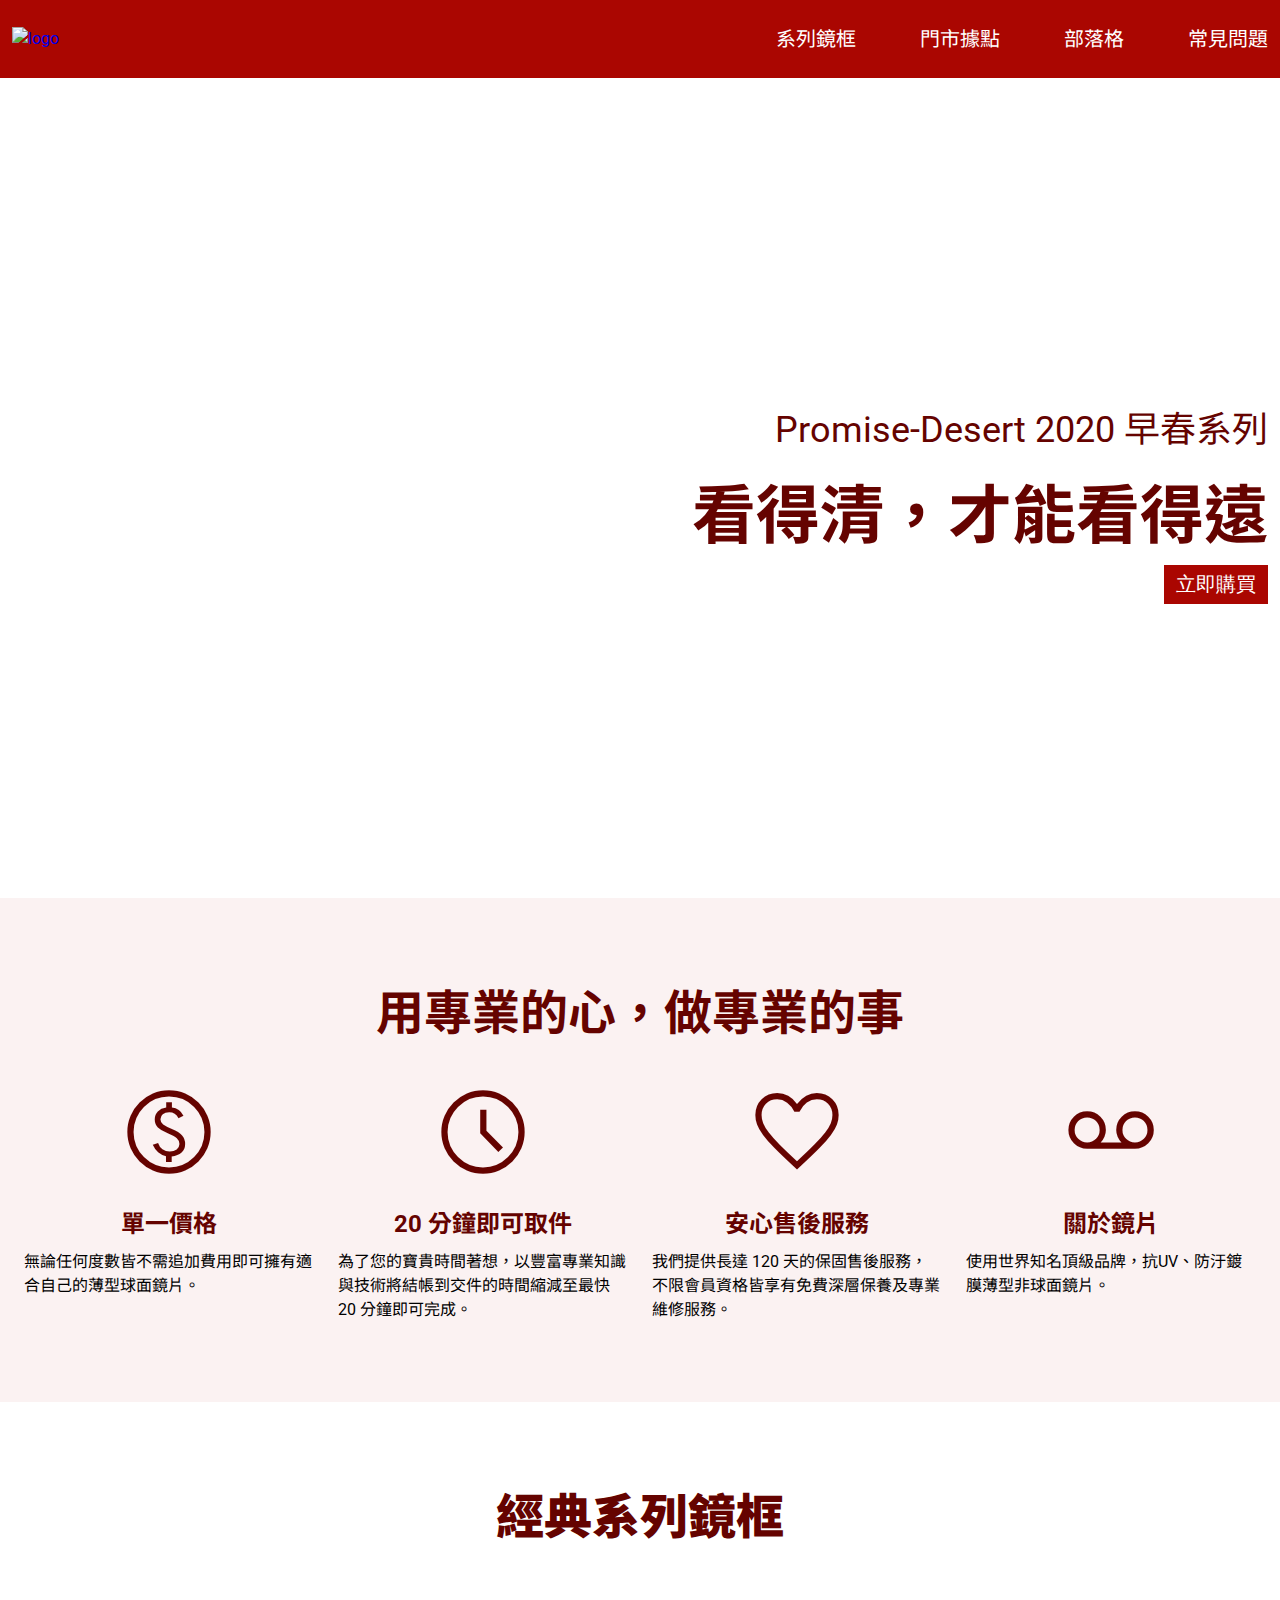
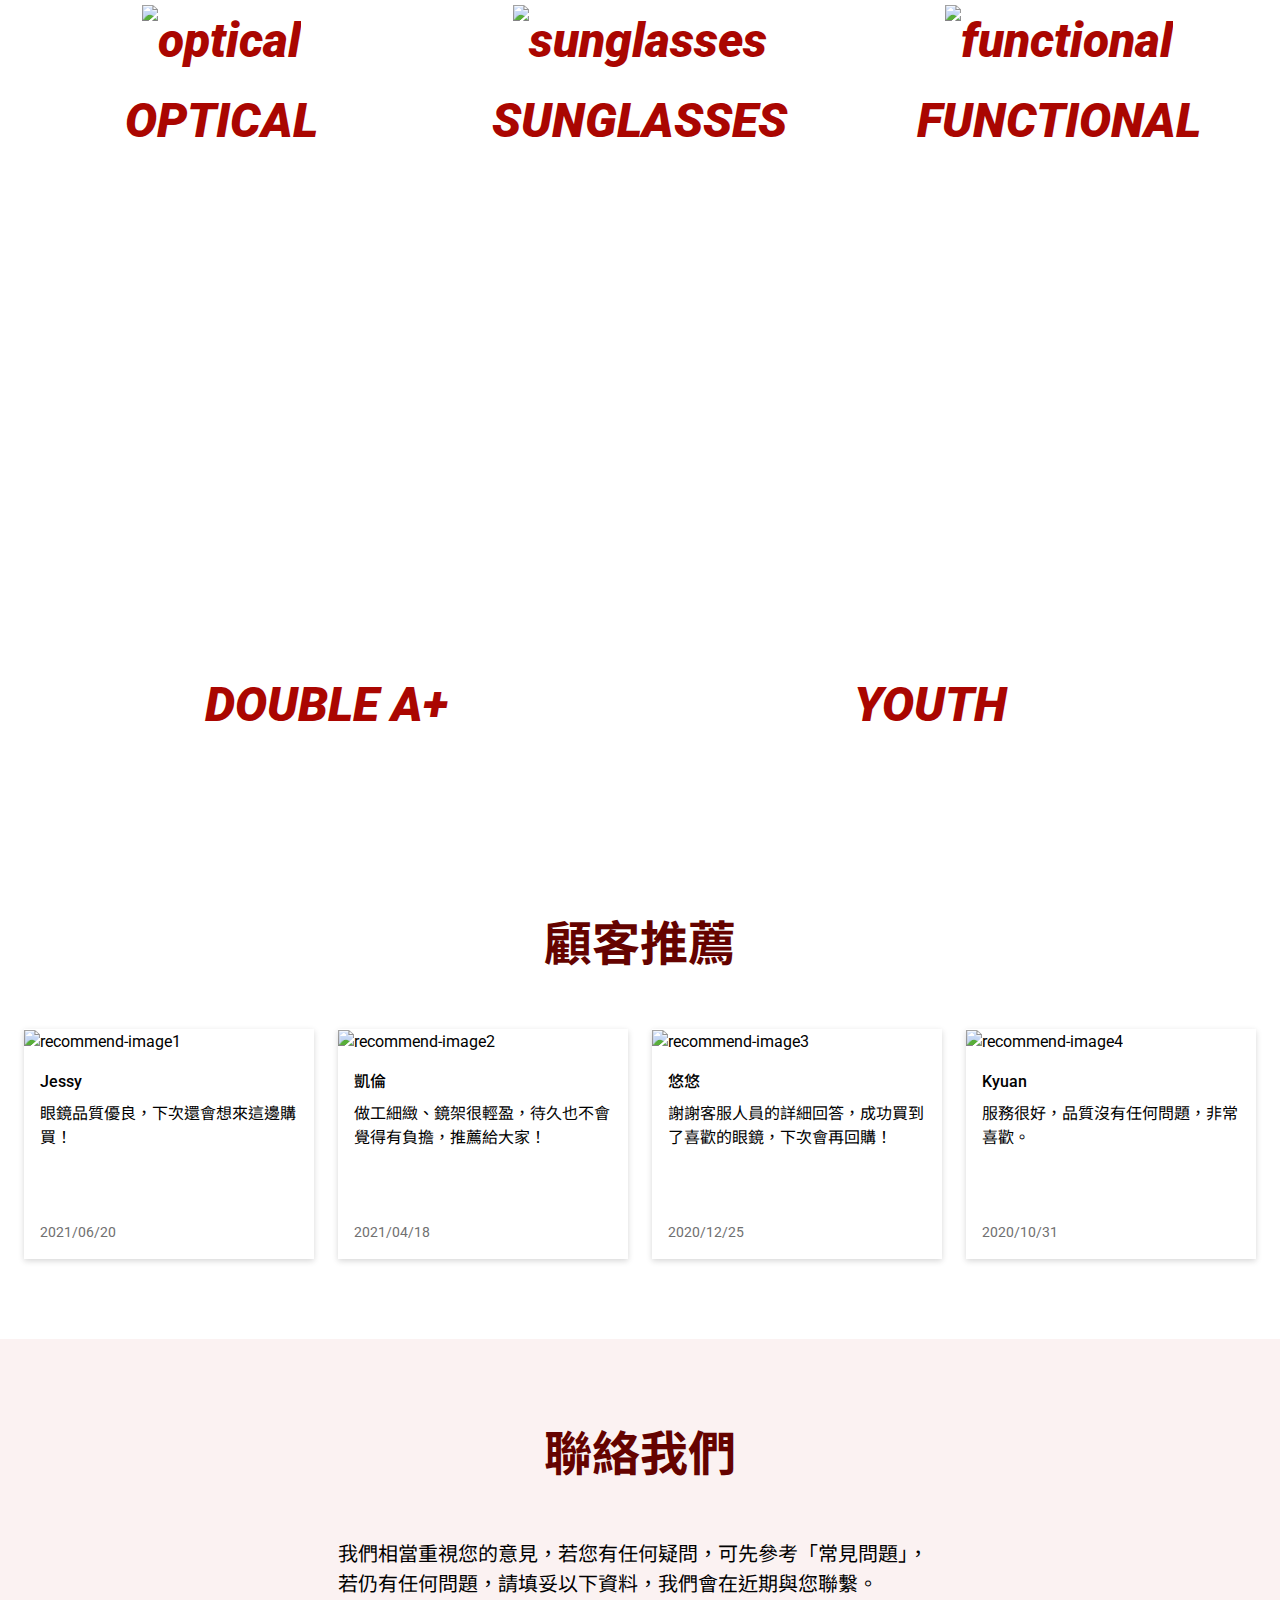
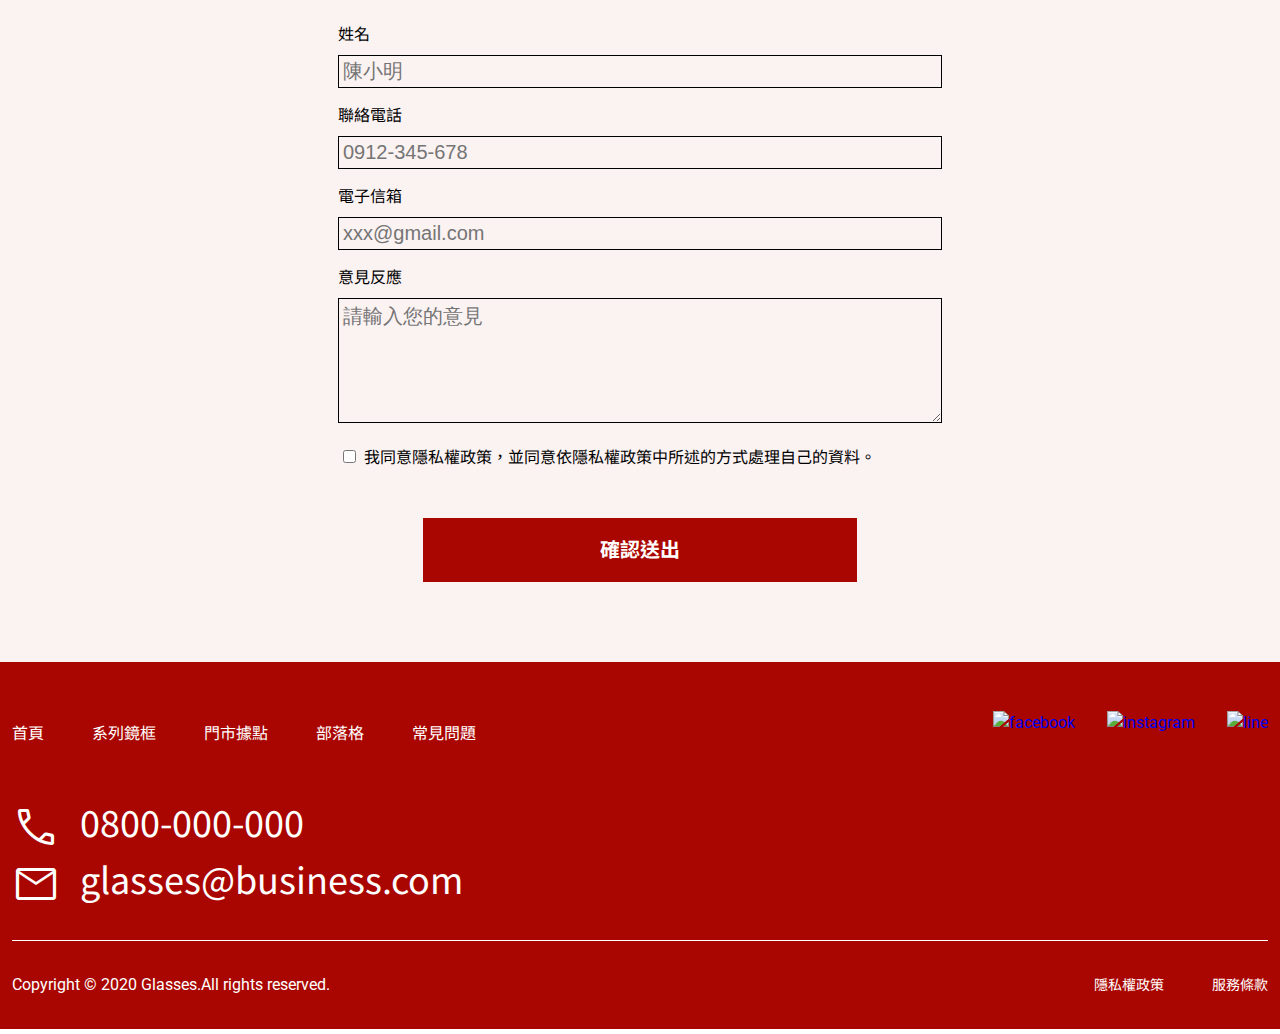
==== commit 210f76e8: "Update 2022-08-10T03:49:29.318Z" ====
--- a/index.html
+++ b/index.html
@@ -3,26 +3,26 @@
 
 <head>
   <meta charset="UTF-8">
-  <meta name="viewport" content="width=device-width, initial-scale=1.0">
-  <meta http-equiv="X-UA-Compatible" content="ie=edge">
-  <title>首頁</title>
-  <link rel="stylesheet" href="https://fonts.googleapis.com/css2?family=Material+Symbols+Outlined:opsz,wght,FILL,GRAD@48,400,0,0" />
-
-  <link rel="stylesheet" href="https://cdnjs.cloudflare.com/ajax/libs/font-awesome/6.1.2/css/all.min.css">
-  <link rel="stylesheet" href="./assets/style/all.css">
+<meta name="viewport" content="width=device-width, initial-scale=1.0">
+<meta http-equiv="X-UA-Compatible" content="ie=edge">
+<title>首頁</title>
+<link rel="stylesheet" href="https://fonts.googleapis.com/css2?family=Material+Symbols+Outlined:opsz,wght,FILL,GRAD@48,400,0,0" />
+
+<link rel="stylesheet" href="https://cdnjs.cloudflare.com/ajax/libs/font-awesome/6.1.2/css/all.min.css">
+<link rel="stylesheet" href="./assets/style/all.css">
 </head>
 
 <body>
   <nav class="bg-primary">
     <header class="container header d-flex justify-content-between aic">
-      <a href="#"><img class="logo" src="./assets/images/logo-white.png" alt="logo"></a>
-      <ul class="navList d-flex aic fxww pl-0 pr-0 fz-20">
-        <li class="navItem"><a class="navLink pl-md-4 pr-4 pt-3 pb-3" href="#">系列鏡框</a></li>
-        <li class="navItem"><a class="navLink pl-4 pr-4 pt-3 pb-3" href="#">門市據點</a></li>
-        <li class="navItem"><a class="navLink pl-4 pr-4 pt-3 pb-3" href="#">部落格</a></li>
-        <li class="navItem"><a class="navLink pl-4 pr-md-4 pt-3 pb-3" href="#">常見問題</a></li>
-      </ul>
-    </header>
+  <a href="./"><img class="logo" src="./assets/images/logo-white.png" alt="logo"></a>
+  <ul class="navList d-flex aic fxww pl-0 pr-0 fz-20">
+    <li class="navItem"><a class="navLink pl-md-4 pr-4 pt-3 pb-3" href="#">系列鏡框</a></li>
+    <li class="navItem"><a class="navLink pl-4 pr-4 pt-3 pb-3" href="./office.html">門市據點</a></li>
+    <li class="navItem"><a class="navLink pl-4 pr-4 pt-3 pb-3" href="#">部落格</a></li>
+    <li class="navItem"><a class="navLink pl-4 pr-md-4 pt-3 pb-3" href="./faq.html">常見問題</a></li>
+  </ul>
+</header>
   </nav>
 
   
@@ -176,24 +176,25 @@
         <div class="inTouch-main col-6 col-lg-10 col-md-12">
           <h3 class="fz-20">我們相當重視您的意見，若您有任何疑問，可先參考「常見問題」，若仍有任何問題，請填妥以下資料，我們會在近期與您聯繫。</h3>
 
-          <div class="form mt-3">
-            <label for="name">姓名</label><br>
-            <input class="mt-1 mb-2 fz-5 p-4-px" id="name" type="text" placeholder="陳小明">
-            <br>
-            <label for="telephone">聯絡電話</label><br>
-            <input class="mt-1 mb-2 fz-5 p-4-px" id="telephone" type="tel" placeholder="0912-345-678">
-            <br>
-            <label for="email">電子信箱</label><br>
-            <input class="mt-1 mb-2 fz-5 p-4-px" id="email" type="email" placeholder="xxx@gmail.com">
-            <br>
-            <label for="opinion">意見反應</label><br>
-            <textarea class="mt-1 mb-2 fz-5 p-4-px" id="opinion" rows="5" cols="50" placeholder="請輸入您的意見"></textarea>
+          <form class="form mt-3">
+            <label for="myName">姓名</label><br>
+            <input class="mt-1 mb-2 fz-5 p-4-px" id="myName" name="myName" type="text" placeholder="陳小明">
+            <br>
+            <label for="myPhone">聯絡電話</label><br>
+            <input class="mt-1 mb-2 fz-5 p-4-px" id="myPhone" name="myPhone" type="tel" placeholder="0912-345-678">
+            <br>
+            <label for="myMail">電子信箱</label><br>
+            <input class="mt-1 mb-2 fz-5 p-4-px" id="myMail" name="myMail" type="email" placeholder="xxx@gmail.com">
+            <br>
+            <label for="myOpinion">意見反應</label><br>
+            <!-- textarea 的 cols 可以移除，因為已經設定 width: 100%; 了 -->
+            <textarea class="mt-1 mb-2 fz-5 p-4-px" id="myOpinion" rows="5" placeholder="請輸入您的意見"></textarea>
             <br>
             <input type="checkbox" id="cbox1">
             <label class="mt-2" for="cbox1">我同意隱私權政策，並同意依隱私權政策中所述的方式處理自己的資料。</label>
             <br>
             <a type="submit" class="text-center color-light bg-primary px-176-px py-2 fz-20 font-bold border-none mt-6" href="#">確認送出</a>
-          </div>
+          </form>
         </div>
       </div>
     </div>
@@ -202,46 +203,46 @@
 </section>
 
   <div class="bg-primary">
-    <div class="container color-light">
-      <div class="footer d-flex justify-content-between pt-6 mb-4">
-
-        <div class="footer-main pb-4">
-
-          <ul class="navList d-flex aic mb-36-px">
-            <li class="navItem"><a class="footer-link color-light pt-12-px pb-12-px pr-3" href="#">首頁</a></li>
-            <li class="navItem"><a class="footer-link color-light pt-12-px pb-12-px pl-3 pr-3" href="#">系列鏡框</a></li>
-            <li class="navItem"><a class="footer-link color-light pt-12-px pb-12-px pl-3 pr-3" href="#">門市據點</a></li>
-            <li class="navItem"><a class="footer-link color-light pt-12-px pb-12-px pl-3 pr-3" href="#">部落格</a></li>
-            <li class="navItem"><a class="footer-link color-light pt-12-px pb-12-px pl-3" href="#">常見問題</a></li>
-          </ul>
-
-          <address>
-            <ul class="contact fz-9 font-noto">
-              <li><a href="tel:+0800000000"><span class="material-symbols-outlined mr-20-px">
-                call
-                </span>0800-000-000</a></li>
-              <li><a href="mailto:glasses@business.com"><span class="material-symbols-outlined mr-20-px">
-                mail
-                </span></i>glasses@business.com</a></li>
-            </ul>
-          </address>
-        </div>
-
-        <ul class="social d-flex ais">
-          <li><a href="#"><img class="socialLink" src="./assets/images/ic-social-fb.png" alt="facebook"></a></li>
-          <li class="ml-4 ml-lg-2 ml-md-1"><a href="#"><img class="socialLink" src="./assets/images/ic_social_ig.png" alt="instagram"></a></li>
-          <li class="ml-4 ml-lg-2 ml-md-1"><a href="#"><img class="socialLink" src="./assets/images/ic_social_line.png" alt="line"></a></li>
+    <footer class="container color-light">
+  <div class="footer d-flex justify-content-between pt-6 mb-4">
+
+    <div class="footer-main pb-4">
+
+      <ul class="navList d-flex aic mb-36-px">
+        <li class="navItem"><a class="footer-link color-light pt-12-px pb-12-px pr-3" href="#">首頁</a></li>
+        <li class="navItem"><a class="footer-link color-light pt-12-px pb-12-px pl-3 pr-3" href="#">系列鏡框</a></li>
+        <li class="navItem"><a class="footer-link color-light pt-12-px pb-12-px pl-3 pr-3" href="./office.html">門市據點</a></li>
+        <li class="navItem"><a class="footer-link color-light pt-12-px pb-12-px pl-3 pr-3" href="#">部落格</a></li>
+        <li class="navItem"><a class="footer-link color-light pt-12-px pb-12-px pl-3" href="./faq.html">常見問題</a></li>
+      </ul>
+
+      <address>
+        <ul class="contact fz-9 font-noto">
+          <li><a href="tel:+0800000000"><span class="material-symbols-outlined mr-20-px">
+            call
+            </span>0800-000-000</a></li>
+          <li><a href="mailto:glasses@business.com"><span class="material-symbols-outlined mr-20-px">
+            mail
+            </span></i>glasses@business.com</a></li>
         </ul>
-
-      </div>
-      <div class="footer-copyright d-flex justify-content-between pb-4 pb-lg-5">
-        <p>Copyright © 2020 Glasses.All rights reserved.</p>
-        <ul class="copyright-policy d-flex aic">
-          <li><a class="color-light" href="#">隱私權政策</a></li>
-          <li class="ml-6"><a class="color-light" href="#">服務條款</a></li>
-        </ul>
-      </div>
-    </div>
+      </address>
+    </div>
+
+    <ul class="social d-flex ais">
+      <li><a href="#"><img class="socialLink" src="./assets/images/ic-social-fb.png" alt="facebook"></a></li>
+      <li class="ml-4 ml-lg-2 ml-md-1"><a href="#"><img class="socialLink" src="./assets/images/ic_social_ig.png" alt="instagram"></a></li>
+      <li class="ml-4 ml-lg-2 ml-md-1"><a href="#"><img class="socialLink" src="./assets/images/ic_social_line.png" alt="line"></a></li>
+    </ul>
+
+  </div>
+  <div class="footer-copyright d-flex justify-content-between pb-4 pb-lg-5">
+    <p>Copyright © 2020 Glasses.All rights reserved.</p>
+    <ul class="copyright-policy d-flex aic">
+      <li><a class="color-light" href="#">隱私權政策</a></li>
+      <li class="ml-6"><a class="color-light" href="#">服務條款</a></li>
+    </ul>
+  </div>
+</footer>
   </div>
 
   <script src="./assets/js/vendors.js"></script>
--- a/assets/style/all.css
+++ b/assets/style/all.css
@@ -1,3 +1,4 @@
+@charset "UTF-8";
 /* http://meyerweb.com/eric/tools/css/reset/ 
    v2.0 | 20110126
    License: none (public domain)
@@ -57,7 +58,10 @@
 
 a {
   display: block;
-  text-decoration: none; }
+  text-decoration: none;
+  -webkit-transition: all .3s;
+  -o-transition: all .3s;
+  transition: all .3s; }
 
 body {
   font-family: 'Roboto', 'Noto Sans TC', sans-serif, -apple-system, BlinkMacSystemFont, "Segoe UI", "Microsoft JhengHei", Roboto, "Helvetica Neue", Arial, sans-serif;
@@ -190,6 +194,9 @@
 .fz-14 {
   font-size: 14px; }
 
+.fz-19 {
+  font-size: 19px; }
+
 .fz-20 {
   font-size: 20px; }
 
@@ -213,6 +220,9 @@
 
 .border-none {
   border: 0; }
+
+.border-bottom {
+  border-bottom: 1px solid #00000020; }
 
 .d-none {
   display: none; }
@@ -750,6 +760,22 @@
     margin-top: 4rem; }
   .pt-lg-8 {
     padding-top: 4rem; }
+  .mt-lg-9 {
+    margin-top: 4.5rem; }
+  .pt-lg-9 {
+    padding-top: 4.5rem; }
+  .mt-lg-10 {
+    margin-top: 5rem; }
+  .pt-lg-10 {
+    padding-top: 5rem; }
+  .mt-lg-11 {
+    margin-top: 5.5rem; }
+  .pt-lg-11 {
+    padding-top: 5.5rem; }
+  .mt-lg-12 {
+    margin-top: 6rem; }
+  .pt-lg-12 {
+    padding-top: 6rem; }
   .mr-lg-0 {
     margin-right: 0rem; }
   .pr-lg-0 {
@@ -786,6 +812,22 @@
     margin-right: 4rem; }
   .pr-lg-8 {
     padding-right: 4rem; }
+  .mr-lg-9 {
+    margin-right: 4.5rem; }
+  .pr-lg-9 {
+    padding-right: 4.5rem; }
+  .mr-lg-10 {
+    margin-right: 5rem; }
+  .pr-lg-10 {
+    padding-right: 5rem; }
+  .mr-lg-11 {
+    margin-right: 5.5rem; }
+  .pr-lg-11 {
+    padding-right: 5.5rem; }
+  .mr-lg-12 {
+    margin-right: 6rem; }
+  .pr-lg-12 {
+    padding-right: 6rem; }
   .mb-lg-0 {
     margin-bottom: 0rem; }
   .pb-lg-0 {
@@ -822,6 +864,22 @@
     margin-bottom: 4rem; }
   .pb-lg-8 {
     padding-bottom: 4rem; }
+  .mb-lg-9 {
+    margin-bottom: 4.5rem; }
+  .pb-lg-9 {
+    padding-bottom: 4.5rem; }
+  .mb-lg-10 {
+    margin-bottom: 5rem; }
+  .pb-lg-10 {
+    padding-bottom: 5rem; }
+  .mb-lg-11 {
+    margin-bottom: 5.5rem; }
+  .pb-lg-11 {
+    padding-bottom: 5.5rem; }
+  .mb-lg-12 {
+    margin-bottom: 6rem; }
+  .pb-lg-12 {
+    padding-bottom: 6rem; }
   .ml-lg-0 {
     margin-left: 0rem; }
   .pl-lg-0 {
@@ -857,7 +915,23 @@
   .ml-lg-8 {
     margin-left: 4rem; }
   .pl-lg-8 {
-    padding-left: 4rem; } }
+    padding-left: 4rem; }
+  .ml-lg-9 {
+    margin-left: 4.5rem; }
+  .pl-lg-9 {
+    padding-left: 4.5rem; }
+  .ml-lg-10 {
+    margin-left: 5rem; }
+  .pl-lg-10 {
+    padding-left: 5rem; }
+  .ml-lg-11 {
+    margin-left: 5.5rem; }
+  .pl-lg-11 {
+    padding-left: 5.5rem; }
+  .ml-lg-12 {
+    margin-left: 6rem; }
+  .pl-lg-12 {
+    padding-left: 6rem; } }
 
 @media screen and (max-width: 767px) {
   .mt-md-0 {
@@ -896,6 +970,22 @@
     margin-top: 4rem; }
   .pt-md-8 {
     padding-top: 4rem; }
+  .mt-md-9 {
+    margin-top: 4.5rem; }
+  .pt-md-9 {
+    padding-top: 4.5rem; }
+  .mt-md-10 {
+    margin-top: 5rem; }
+  .pt-md-10 {
+    padding-top: 5rem; }
+  .mt-md-11 {
+    margin-top: 5.5rem; }
+  .pt-md-11 {
+    padding-top: 5.5rem; }
+  .mt-md-12 {
+    margin-top: 6rem; }
+  .pt-md-12 {
+    padding-top: 6rem; }
   .mr-md-0 {
     margin-right: 0rem; }
   .pr-md-0 {
@@ -932,6 +1022,22 @@
     margin-right: 4rem; }
   .pr-md-8 {
     padding-right: 4rem; }
+  .mr-md-9 {
+    margin-right: 4.5rem; }
+  .pr-md-9 {
+    padding-right: 4.5rem; }
+  .mr-md-10 {
+    margin-right: 5rem; }
+  .pr-md-10 {
+    padding-right: 5rem; }
+  .mr-md-11 {
+    margin-right: 5.5rem; }
+  .pr-md-11 {
+    padding-right: 5.5rem; }
+  .mr-md-12 {
+    margin-right: 6rem; }
+  .pr-md-12 {
+    padding-right: 6rem; }
   .mb-md-0 {
     margin-bottom: 0rem; }
   .pb-md-0 {
@@ -968,6 +1074,22 @@
     margin-bottom: 4rem; }
   .pb-md-8 {
     padding-bottom: 4rem; }
+  .mb-md-9 {
+    margin-bottom: 4.5rem; }
+  .pb-md-9 {
+    padding-bottom: 4.5rem; }
+  .mb-md-10 {
+    margin-bottom: 5rem; }
+  .pb-md-10 {
+    padding-bottom: 5rem; }
+  .mb-md-11 {
+    margin-bottom: 5.5rem; }
+  .pb-md-11 {
+    padding-bottom: 5.5rem; }
+  .mb-md-12 {
+    margin-bottom: 6rem; }
+  .pb-md-12 {
+    padding-bottom: 6rem; }
   .ml-md-0 {
     margin-left: 0rem; }
   .pl-md-0 {
@@ -1003,7 +1125,23 @@
   .ml-md-8 {
     margin-left: 4rem; }
   .pl-md-8 {
-    padding-left: 4rem; } }
+    padding-left: 4rem; }
+  .ml-md-9 {
+    margin-left: 4.5rem; }
+  .pl-md-9 {
+    padding-left: 4.5rem; }
+  .ml-md-10 {
+    margin-left: 5rem; }
+  .pl-md-10 {
+    padding-left: 5rem; }
+  .ml-md-11 {
+    margin-left: 5.5rem; }
+  .pl-md-11 {
+    padding-left: 5.5rem; }
+  .ml-md-12 {
+    margin-left: 6rem; }
+  .pl-md-12 {
+    padding-left: 6rem; } }
 
 .px-0 {
   padding-right: 0rem;
@@ -1571,6 +1709,9 @@
 
 .text-left {
   text-align: left; }
+
+.vertical-center {
+  vertical-align: middle; }
 
 .p-relative {
   position: relative; }
@@ -2017,7 +2158,7 @@
       background-image: url("../images/home-header-sm.png"); } }
   @media (max-width: 767px) {
     .banner {
-      height: calc( 100vh - 236px); } }
+      height: 400px; } }
   .banner .banner-body {
     height: 100%; }
     @media (max-width: 767px) {
@@ -2112,11 +2253,18 @@
   .inTouch .inTouch-main .form {
     position: relative; }
     .inTouch .inTouch-main .form input {
-      width: 100%; }
+      width: 100%;
+      background-color: transparent;
+      border: 1px solid #000; }
       .inTouch .inTouch-main .form input[type="checkbox"] {
         width: 2.5%; }
+      .inTouch .inTouch-main .form input:focus {
+        border: 2px solid #AA0601;
+        outline: none; }
     .inTouch .inTouch-main .form textarea {
-      width: 100%; }
+      width: 100%;
+      background-color: transparent;
+      border: 1px solid #000; }
       .inTouch .inTouch-main .form textarea ::-webkit-input-placeholder {
         opacity: 1;
         color: #707070; }
@@ -2132,17 +2280,21 @@
       .inTouch .inTouch-main .form textarea ::placeholder {
         opacity: 1;
         color: #707070; }
+      .inTouch .inTouch-main .form textarea:focus {
+        border: 2px solid #AA0601;
+        outline: none; }
     .inTouch .inTouch-main .form a {
       display: inline-block;
       position: relative;
       left: 50%;
       -webkit-transform: translateX(-50%);
           -ms-transform: translateX(-50%);
-              transform: translateX(-50%); }
+              transform: translateX(-50%);
+      border: 1px solid transparent; }
       .inTouch .inTouch-main .form a:hover {
         background: #fff;
         color: #AA0601;
-        outline: 2px solid #AA0601;
+        border: 1px solid #AA0601;
         border-radius: 5px; }
       @media (max-width: 992px) {
         .inTouch .inTouch-main .form a {
@@ -2150,6 +2302,126 @@
           padding-right: 136px; } }
       @media (max-width: 767px) {
         .inTouch .inTouch-main .form a {
-          display: block; } }
+          display: block;
+          padding-inline: 0; } }
+
+.office a:hover {
+  -webkit-transform: scale(1.03);
+      -ms-transform: scale(1.03);
+          transform: scale(1.03); }
+
+.office h1 {
+  border-left: 8px solid #9F1213; }
+  @media (max-width: 767px) {
+    .office h1 {
+      font-size: 24px; } }
+
+@media (max-width: 767px) {
+  .office h2 {
+    font-size: 16px; } }
+
+.office .drop {
+  position: relative;
+  display: block;
+  width: 100%; }
+  .office .drop .dropOption {
+    position: relative;
+    color: #495057;
+    font-size: 18px;
+    background-color: #fff;
+    padding: 8px;
+    border: 1px solid #CED4DA;
+    border-radius: 5px;
+    cursor: pointer; }
+    @media (max-width: 767px) {
+      .office .drop .dropOption {
+        padding: 6px;
+        font-size: 16px; } }
+    .office .drop .dropOption::after {
+      content: "";
+      position: absolute;
+      top: 20px;
+      right: 12px;
+      border-width: 8px 6px;
+      border-style: solid;
+      border-color: #000 transparent transparent transparent; }
+      @media (max-width: 767px) {
+        .office .drop .dropOption::after {
+          top: 15px; } }
+    .office .drop .dropOption:focus-visible {
+      border: 2px dashed #AA0601;
+      outline: none; }
+    .office .drop .dropOption:hover {
+      border: 2px solid #AA0601; }
+
+.officeDetail {
+  display: block; }
+  .officeDetail a:hover {
+    -webkit-transform: scale(1.03);
+        -ms-transform: scale(1.03);
+            transform: scale(1.03); }
+  .officeDetail h1 {
+    border-left: 8px solid #9F1213; }
+    @media (max-width: 767px) {
+      .officeDetail h1 {
+        font-size: 24px; } }
+  .officeDetail .storepage {
+    background-image: url("../images/storepage-1.png");
+    padding-top: 42.59%;
+    background-size: cover; }
+    @media (max-width: 992px) {
+      .officeDetail .storepage {
+        padding-top: 53.85%;
+        background-image: url("../images/store-1.png"); } }
+  .officeDetail .snapshot {
+    background-image: url("../images/螢幕快照_2020-02-13_16.35.44@2x.png");
+    padding-top: 55.5%;
+    background-size: cover; }
+    @media (max-width: 992px) {
+      .officeDetail .snapshot {
+        background-image: url("../images/螢幕快照_2020-02-13_16.35.44.png"); } }
+  @media (max-width: 767px) {
+    .officeDetail h2 {
+      font-size: 16px; } }
+  .officeDetail .drop {
+    position: relative;
+    display: block;
+    width: 100%; }
+    .officeDetail .drop .dropOption {
+      position: relative;
+      color: #495057;
+      font-size: 18px;
+      background-color: #fff;
+      padding: 8px;
+      border: 1px solid #CED4DA;
+      border-radius: 5px;
+      cursor: pointer; }
+      @media (max-width: 767px) {
+        .officeDetail .drop .dropOption {
+          padding: 6px;
+          font-size: 16px; } }
+      .officeDetail .drop .dropOption::after {
+        content: "";
+        position: absolute;
+        top: 20px;
+        right: 12px;
+        border-width: 8px 6px;
+        border-style: solid;
+        border-color: #000 transparent transparent transparent; }
+        @media (max-width: 767px) {
+          .officeDetail .drop .dropOption::after {
+            top: 15px; } }
+      .officeDetail .drop .dropOption:hover {
+        border: 1px solid #AA0601; }
+  .officeDetail .contactList {
+    height: auto; }
+    .officeDetail .contactList .contactItem a {
+      display: inline-block; }
+
+.faq h1 {
+  border-left: 8px solid #9F1213; }
+  @media (max-width: 767px) {
+    .faq h1 {
+      font-size: 24px; } }
 
 /*# sourceMappingURL=all.css.map */
